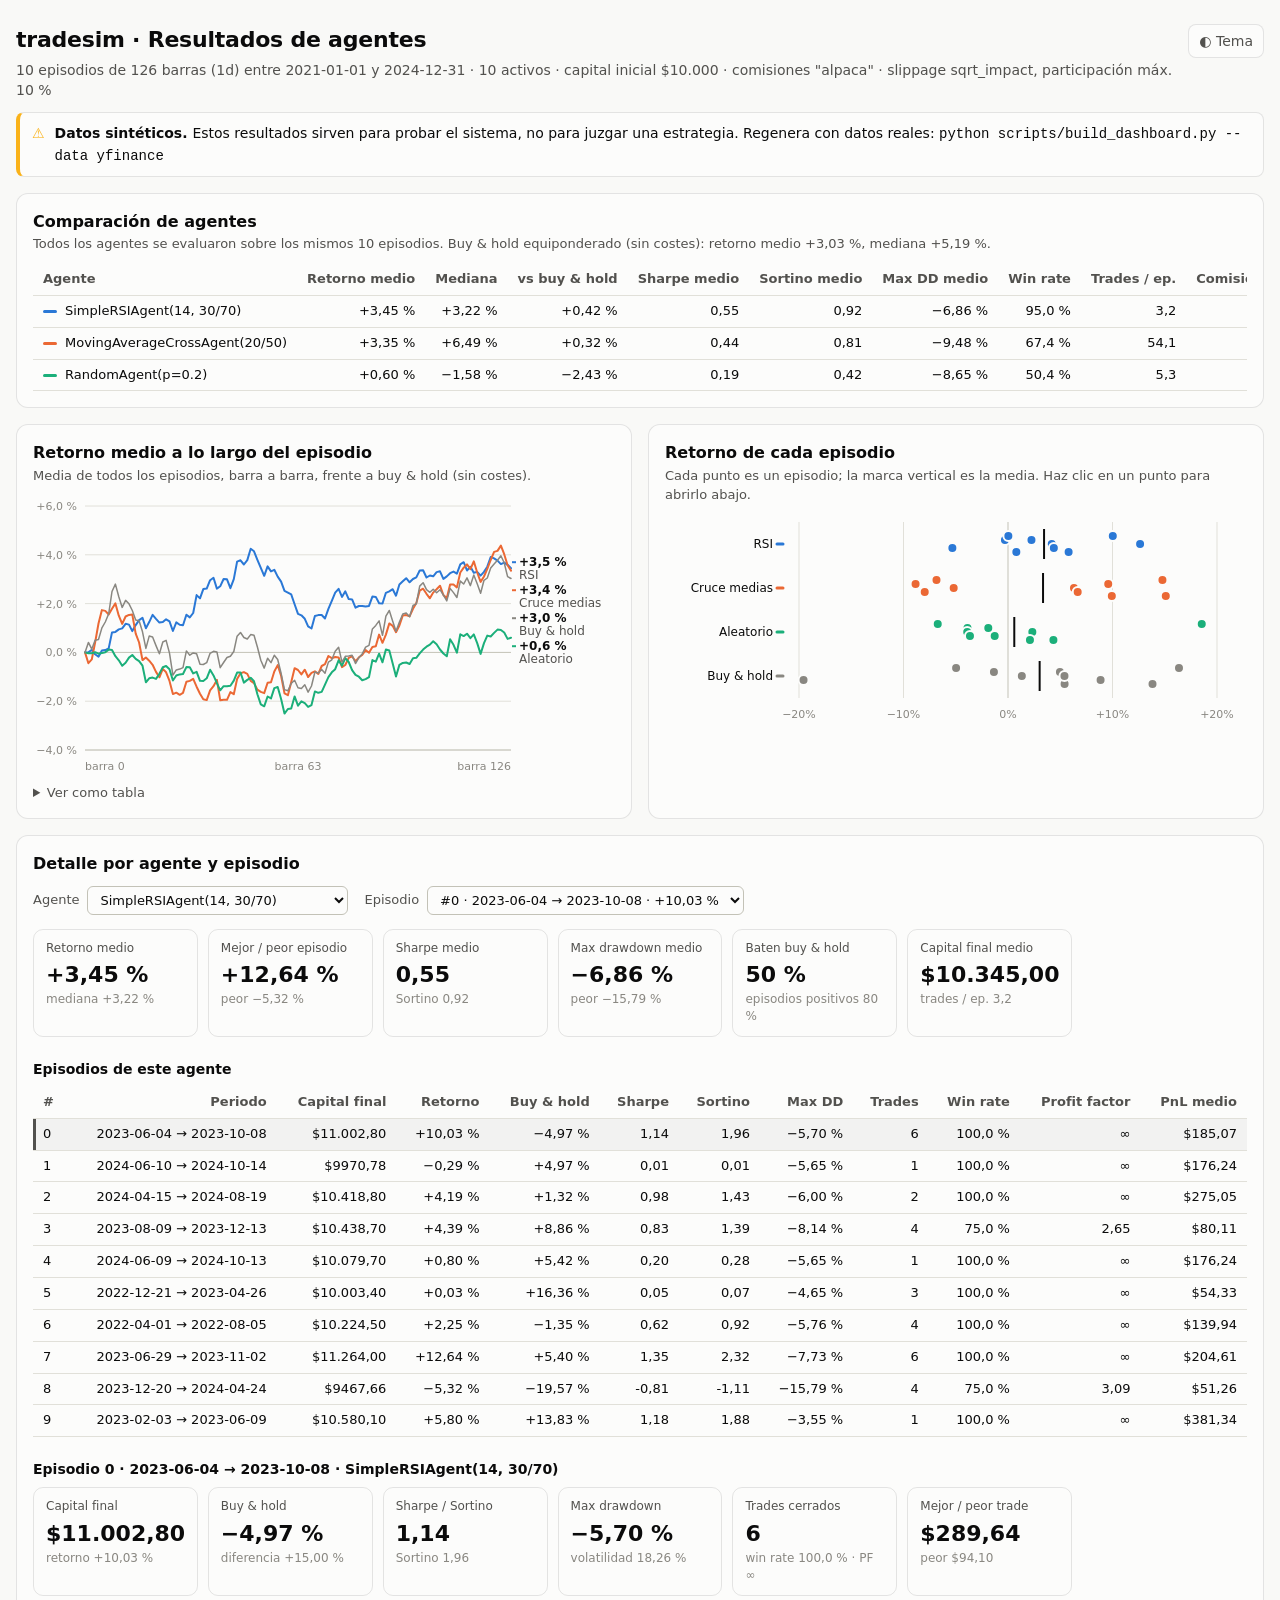
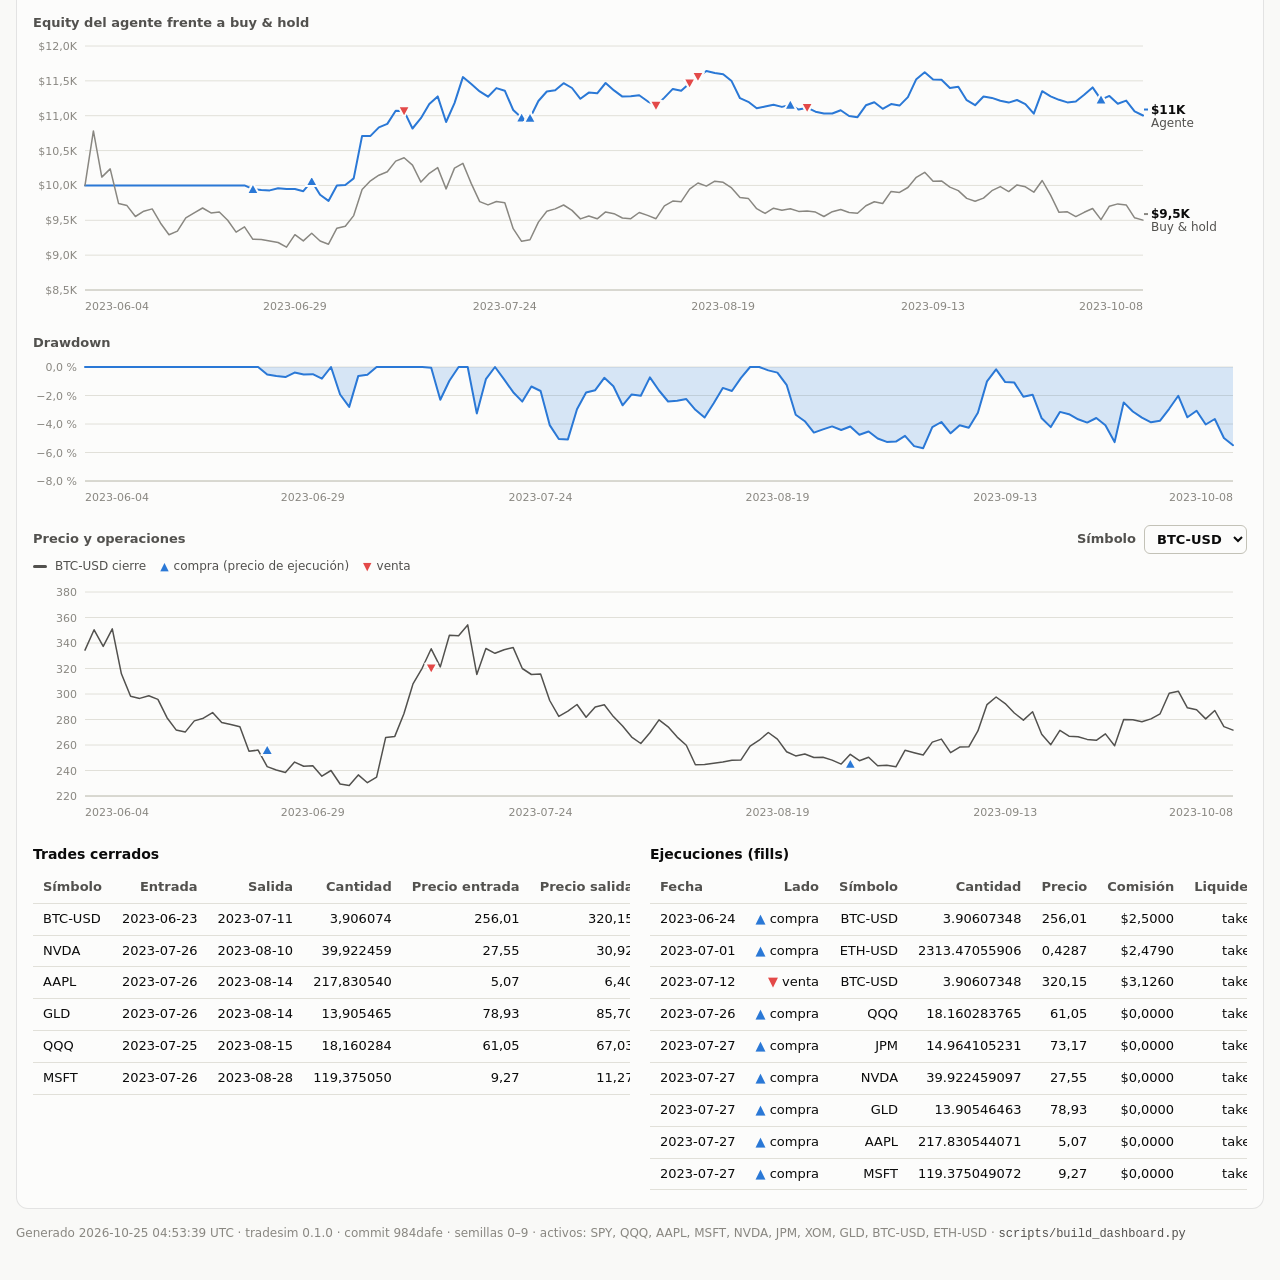
==== dashboard/index.html @ bc0c489c "Add static results dashboard deployable on Vercel scripts/build_dashboard.py runs the example agents" ====
<!doctype html>
<html lang="es">
<head>
  <meta charset="utf-8">
  <meta name="viewport" content="width=device-width, initial-scale=1">
  <title>tradesim · Resultados</title>
  <meta name="description" content="Resultados de agentes de trading evaluados en el simulador tradesim: métricas, curvas de equity, drawdown y operaciones.">
  <link rel="icon" href="data:image/svg+xml,%3Csvg xmlns='http://www.w3.org/2000/svg' viewBox='0 0 32 32'%3E%3Crect width='32' height='32' rx='7' fill='%232a78d6'/%3E%3Cpath d='M6 22l6-7 5 4 9-11' stroke='white' stroke-width='3' fill='none' stroke-linecap='round' stroke-linejoin='round'/%3E%3C/svg%3E">
  <link rel="stylesheet" href="styles.css">
</head>
<body>
  <div class="viz-root">
    <header class="page-head">
      <div>
        <h1>tradesim · Resultados de agentes</h1>
        <p class="subtitle" id="subtitle">Cargando resultados…</p>
      </div>
      <button class="theme-toggle" id="theme-toggle" type="button" aria-label="Cambiar tema claro/oscuro">◐ Tema</button>
    </header>
    <div id="notice"></div>

    <main id="app" aria-busy="true">
      <section class="card" aria-labelledby="h-compare">
        <h2 id="h-compare">Comparación de agentes</h2>
        <p class="hint" id="compare-hint"></p>
        <div class="table-scroll"><table id="compare-table" class="data-table"></table></div>
      </section>

      <div class="grid-2">
        <section class="card" aria-labelledby="h-path">
          <h2 id="h-path">Retorno medio a lo largo del episodio</h2>
          <p class="hint">Media de todos los episodios, barra a barra, frente a buy &amp; hold (sin costes).</p>
          <div class="chart" id="chart-path"></div>
          <details class="data-view"><summary>Ver como tabla</summary><div class="table-scroll" id="path-table"></div></details>
        </section>
        <section class="card" aria-labelledby="h-strip">
          <h2 id="h-strip">Retorno de cada episodio</h2>
          <p class="hint">Cada punto es un episodio; la marca vertical es la media. Haz clic en un punto para abrirlo abajo.</p>
          <div class="chart" id="chart-strip"></div>
        </section>
      </div>

      <section class="card" aria-labelledby="h-agent" id="agent-section">
        <h2 id="h-agent">Detalle por agente y episodio</h2>
        <div class="filters" role="group" aria-label="Filtros del detalle">
          <label>Agente <select id="sel-agent"></select></label>
          <label>Episodio <select id="sel-episode"></select></label>
        </div>
        <div class="tiles" id="agent-tiles"></div>
        <h3>Episodios de este agente</h3>
        <div class="table-scroll"><table id="episodes-table" class="data-table clickable"></table></div>

        <h3 id="episode-title">Episodio</h3>
        <div class="tiles" id="episode-tiles"></div>
        <div class="chart-title">Equity del agente frente a buy &amp; hold</div>
        <div class="chart" id="chart-equity"></div>
        <div class="chart-title">Drawdown</div>
        <div class="chart" id="chart-dd"></div>
        <div class="chart-title row">
          <span>Precio y operaciones</span>
          <label class="inline">Símbolo <select id="sel-symbol"></select></label>
        </div>
        <div class="chart" id="chart-price"></div>
        <div class="grid-2 tables">
          <div>
            <h3>Trades cerrados</h3>
            <div class="table-scroll tall"><table id="trades-table" class="data-table"></table></div>
          </div>
          <div>
            <h3>Ejecuciones (fills)</h3>
            <div class="table-scroll tall"><table id="fills-table" class="data-table"></table></div>
          </div>
        </div>
      </section>
    </main>

    <footer class="page-foot" id="footer"></footer>
  </div>
  <div class="tooltip" id="tooltip" role="status" aria-live="polite" hidden></div>
  <script src="app.js"></script>
</body>
</html>
---- dashboard/styles.css ----
/* Tokens: validated categorical palette (slots 1-3), chart chrome and ink, light + dark. */
:root {
  color-scheme: light;
  --page: #f9f9f7;
  --surface: #fcfcfb;
  --text: #0b0b0b;
  --text-2: #52514e;
  --muted: #898781;
  --grid: #e1e0d9;
  --axis: #c3c2b7;
  --border: rgba(11, 11, 11, 0.10);
  --hover: rgba(11, 11, 11, 0.04);
  --series-1: #2a78d6;
  --series-2: #eb6834;
  --series-3: #1baf7a;
  --bench: #898781;
  --buy: #2a78d6;
  --sell: #e34948;
  --warning: #fab219;
  --font: system-ui, -apple-system, "Segoe UI", sans-serif;
}
@media (prefers-color-scheme: dark) {
  :root:not([data-theme="light"]) {
    color-scheme: dark;
    --page: #0d0d0d;
    --surface: #1a1a19;
    --text: #f0efec;
    --text-2: #c3c2b7;
    --muted: #898781;
    --grid: #2c2c2a;
    --axis: #383835;
    --border: rgba(255, 255, 255, 0.10);
    --hover: rgba(255, 255, 255, 0.05);
    --series-1: #3987e5;
    --series-2: #d95926;
    --series-3: #199e70;
    --bench: #898781;
    --buy: #3987e5;
    --sell: #e66767;
  }
}
:root[data-theme="dark"] {
  color-scheme: dark;
  --page: #0d0d0d;
  --surface: #1a1a19;
  --text: #f0efec;
  --text-2: #c3c2b7;
  --muted: #898781;
  --grid: #2c2c2a;
  --axis: #383835;
  --border: rgba(255, 255, 255, 0.10);
  --hover: rgba(255, 255, 255, 0.05);
  --series-1: #3987e5;
  --series-2: #d95926;
  --series-3: #199e70;
  --bench: #898781;
  --buy: #3987e5;
  --sell: #e66767;
}

* { box-sizing: border-box; }
html, body { margin: 0; background: var(--page); color: var(--text); font-family: var(--font); }
body { font-size: 14px; line-height: 1.45; }
.viz-root { max-width: 1280px; margin: 0 auto; padding: 24px 16px 40px; }

.page-head { display: flex; justify-content: space-between; align-items: flex-start; gap: 16px; margin-bottom: 12px; }
h1 { font-size: 22px; margin: 0 0 4px; font-weight: 650; letter-spacing: -0.01em; }
h2 { font-size: 16px; margin: 0 0 2px; font-weight: 620; }
h3 { font-size: 14px; margin: 22px 0 8px; font-weight: 620; }
.subtitle, .hint { color: var(--text-2); margin: 0; }
.hint { font-size: 13px; margin-bottom: 10px; }
.theme-toggle { background: var(--surface); color: var(--text-2); border: 1px solid var(--border); border-radius: 8px;
  padding: 6px 10px; font: inherit; cursor: pointer; white-space: nowrap; }
.theme-toggle:hover { background: var(--hover); }

.notice { display: flex; gap: 10px; align-items: flex-start; background: var(--surface); border: 1px solid var(--border);
  border-left: 4px solid var(--warning); border-radius: 8px; padding: 10px 12px; margin: 0 0 16px; color: var(--text); }
.notice .icon { color: var(--warning); font-weight: 700; }

.card { background: var(--surface); border: 1px solid var(--border); border-radius: 12px; padding: 16px; margin-bottom: 16px; min-width: 0; }
.grid-2 { display: grid; grid-template-columns: 1fr 1fr; gap: 16px; }
.grid-2 > * { min-width: 0; }
.grid-2 > .card { margin-bottom: 16px; }
.grid-2.tables { gap: 20px; }
@media (max-width: 900px) { .grid-2 { grid-template-columns: 1fr; } }

.filters { display: flex; flex-wrap: wrap; gap: 16px; margin: 10px 0 14px; }
.filters label { max-width: 100%; min-width: 0; }
.filters select { min-width: 0; flex: 1 1 auto; text-overflow: ellipsis; }
label { color: var(--text-2); font-size: 13px; display: inline-flex; gap: 8px; align-items: center; }
select { font: inherit; color: var(--text); background: var(--surface); border: 1px solid var(--axis);
  border-radius: 6px; padding: 5px 8px; max-width: 100%; }

.tiles { display: grid; grid-template-columns: repeat(auto-fill, minmax(150px, 1fr)); gap: 10px; }
.tile { border: 1px solid var(--border); border-radius: 10px; padding: 10px 12px; }
.tile .label { color: var(--text-2); font-size: 12px; }
.tile .value { font-size: 22px; font-weight: 620; margin-top: 2px; }
.tile .sub { color: var(--muted); font-size: 12px; }

.chart { position: relative; width: 100%; min-height: 120px; }
.chart svg { display: block; width: 100%; overflow: visible; }
.chart svg:focus-visible { outline: 2px solid var(--series-1); outline-offset: 2px; border-radius: 4px; }
.chart-title { margin: 18px 0 4px; font-weight: 600; font-size: 13px; color: var(--text-2); }
.chart-title.row { display: flex; justify-content: space-between; align-items: center; gap: 12px; flex-wrap: wrap; }
.axis-text { fill: var(--muted); font-size: 11px; font-variant-numeric: tabular-nums; }
.end-label { fill: var(--text); font-size: 12px; font-weight: 600; }
.end-label .sub { fill: var(--text-2); font-weight: 400; }
.row-label { fill: var(--text); font-size: 12px; }

.table-scroll { overflow-x: auto; }
.table-scroll.tall { max-height: 320px; overflow-y: auto; }
.data-table { border-collapse: collapse; width: 100%; font-size: 13px; }
.data-table th, .data-table td { padding: 6px 10px; text-align: right; border-bottom: 1px solid var(--grid); white-space: nowrap; }
.data-table th { color: var(--text-2); font-weight: 600; position: sticky; top: 0; background: var(--surface); }
.data-table td { font-variant-numeric: tabular-nums; }
.data-table th:first-child, .data-table td:first-child { text-align: left; }
.data-table.clickable tbody tr { cursor: pointer; }
.data-table tbody tr:hover { background: var(--hover); }
.data-table tbody tr.selected { background: var(--hover); box-shadow: inset 3px 0 0 var(--text-2); }
.key { display: inline-block; width: 14px; height: 3px; border-radius: 2px; vertical-align: middle; margin-right: 8px; }
.side-buy::before { content: "▲ "; color: var(--buy); }
.side-sell::before { content: "▼ "; color: var(--sell); }

details.data-view { margin-top: 8px; }
details.data-view summary { cursor: pointer; color: var(--text-2); font-size: 13px; }

.legend { display: flex; flex-wrap: wrap; gap: 14px; margin: 2px 0 6px; font-size: 12px; color: var(--text-2); }
.legend span { display: inline-flex; align-items: center; }
.legend .tri { font-size: 11px; margin-right: 5px; }

.tooltip { position: fixed; z-index: 10; pointer-events: none; background: var(--surface); color: var(--text);
  border: 1px solid var(--border); border-radius: 8px; padding: 8px 10px; font-size: 12px;
  box-shadow: 0 4px 16px rgba(0, 0, 0, 0.12); max-width: 300px; }
.tooltip .tt-head { color: var(--text-2); margin-bottom: 4px; }
.tooltip .tt-row { display: flex; align-items: center; gap: 8px; white-space: nowrap; }
.tooltip .tt-row strong { font-variant-numeric: tabular-nums; }
.tooltip .tt-row .name { color: var(--text-2); }

.page-foot { color: var(--muted); font-size: 12px; margin-top: 8px; }
.page-foot code { color: var(--text-2); }
.error { color: var(--text); background: var(--surface); border: 1px solid var(--border); border-left: 4px solid var(--sell);
  border-radius: 8px; padding: 12px; }
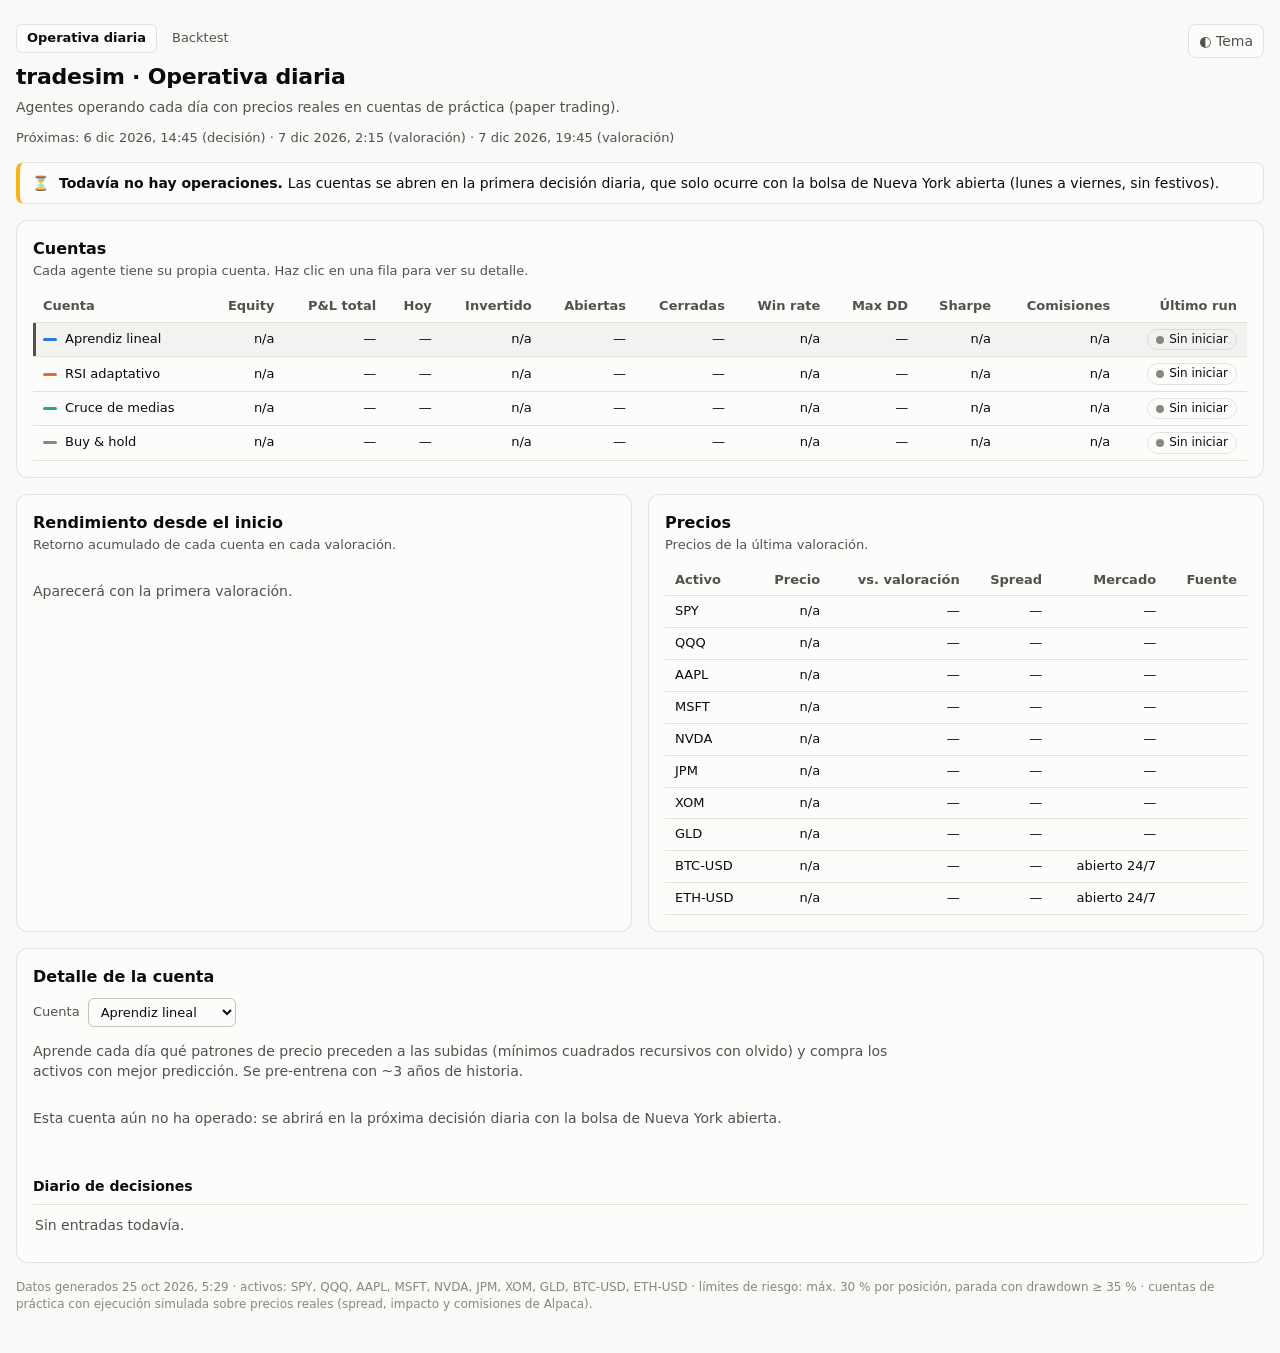
==== commit 68868291: "Add live operations dashboard, journal fixes and docs Completes daily live trading (previous commit:" ====
--- a/dashboard/index.html
+++ b/dashboard/index.html
@@ -3,8 +3,8 @@
 <head>
   <meta charset="utf-8">
   <meta name="viewport" content="width=device-width, initial-scale=1">
-  <title>tradesim · Resultados</title>
-  <meta name="description" content="Resultados de agentes de trading evaluados en el simulador tradesim: métricas, curvas de equity, drawdown y operaciones.">
+  <title>tradesim · Operativa diaria</title>
+  <meta name="description" content="Operativa diaria de los agentes de tradesim: cuentas, operaciones abiertas y cerradas, capital asignado, rendimiento y aprendizaje.">
   <link rel="icon" href="data:image/svg+xml,%3Csvg xmlns='http://www.w3.org/2000/svg' viewBox='0 0 32 32'%3E%3Crect width='32' height='32' rx='7' fill='%232a78d6'/%3E%3Cpath d='M6 22l6-7 5 4 9-11' stroke='white' stroke-width='3' fill='none' stroke-linecap='round' stroke-linejoin='round'/%3E%3C/svg%3E">
   <link rel="stylesheet" href="styles.css">
 </head>
@@ -12,71 +12,76 @@
   <div class="viz-root">
     <header class="page-head">
       <div>
-        <h1>tradesim · Resultados de agentes</h1>
-        <p class="subtitle" id="subtitle">Cargando resultados…</p>
+        <nav class="nav" aria-label="Secciones"><a href="/" aria-current="page">Operativa diaria</a><a href="backtest.html">Backtest</a></nav>
+        <h1>tradesim · Operativa diaria</h1>
+        <p class="subtitle">Agentes operando cada día con precios reales en cuentas de práctica (paper trading).</p>
       </div>
       <button class="theme-toggle" id="theme-toggle" type="button" aria-label="Cambiar tema claro/oscuro">◐ Tema</button>
     </header>
+    <div class="statusbar" id="statusbar">Cargando…</div>
     <div id="notice"></div>
 
     <main id="app" aria-busy="true">
-      <section class="card" aria-labelledby="h-compare">
-        <h2 id="h-compare">Comparación de agentes</h2>
-        <p class="hint" id="compare-hint"></p>
-        <div class="table-scroll"><table id="compare-table" class="data-table"></table></div>
+      <section class="card" aria-labelledby="h-accounts">
+        <h2 id="h-accounts">Cuentas</h2>
+        <p class="hint">Cada agente tiene su propia cuenta. Haz clic en una fila para ver su detalle.</p>
+        <div class="table-scroll"><table id="accounts-table" class="data-table clickable"></table></div>
       </section>
 
       <div class="grid-2">
-        <section class="card" aria-labelledby="h-path">
-          <h2 id="h-path">Retorno medio a lo largo del episodio</h2>
-          <p class="hint">Media de todos los episodios, barra a barra, frente a buy &amp; hold (sin costes).</p>
-          <div class="chart" id="chart-path"></div>
-          <details class="data-view"><summary>Ver como tabla</summary><div class="table-scroll" id="path-table"></div></details>
+        <section class="card" aria-labelledby="h-perf">
+          <h2 id="h-perf">Rendimiento desde el inicio</h2>
+          <p class="hint">Retorno acumulado de cada cuenta en cada valoración.</p>
+          <div class="chart" id="chart-perf"></div>
         </section>
-        <section class="card" aria-labelledby="h-strip">
-          <h2 id="h-strip">Retorno de cada episodio</h2>
-          <p class="hint">Cada punto es un episodio; la marca vertical es la media. Haz clic en un punto para abrirlo abajo.</p>
-          <div class="chart" id="chart-strip"></div>
+        <section class="card" aria-labelledby="h-prices">
+          <h2 id="h-prices">Precios</h2>
+          <p class="hint" id="prices-hint"></p>
+          <div class="table-scroll"><table id="prices-table" class="data-table"></table></div>
         </section>
       </div>
 
-      <section class="card" aria-labelledby="h-agent" id="agent-section">
-        <h2 id="h-agent">Detalle por agente y episodio</h2>
-        <div class="filters" role="group" aria-label="Filtros del detalle">
-          <label>Agente <select id="sel-agent"></select></label>
-          <label>Episodio <select id="sel-episode"></select></label>
+      <section class="card" aria-labelledby="h-detail" id="detail">
+        <h2 id="h-detail">Detalle de la cuenta</h2>
+        <div class="filters" role="group" aria-label="Cuenta">
+          <label>Cuenta <select id="sel-account"></select></label>
         </div>
-        <div class="tiles" id="agent-tiles"></div>
-        <h3>Episodios de este agente</h3>
-        <div class="table-scroll"><table id="episodes-table" class="data-table clickable"></table></div>
+        <p class="desc" id="account-desc"></p>
+        <p class="empty" id="account-empty" hidden></p>
+        <div class="tiles" id="account-tiles"></div>
 
-        <h3 id="episode-title">Episodio</h3>
-        <div class="tiles" id="episode-tiles"></div>
-        <div class="chart-title">Equity del agente frente a buy &amp; hold</div>
+        <div id="account-body">
+        <div class="chart-title">Equity de la cuenta</div>
         <div class="chart" id="chart-equity"></div>
-        <div class="chart-title">Drawdown</div>
-        <div class="chart" id="chart-dd"></div>
-        <div class="chart-title row">
-          <span>Precio y operaciones</span>
-          <label class="inline">Símbolo <select id="sel-symbol"></select></label>
-        </div>
-        <div class="chart" id="chart-price"></div>
+
+        <h3>Operaciones abiertas</h3>
+        <div class="table-scroll"><table id="positions-table" class="data-table"></table></div>
+
+        <h3>Operaciones cerradas</h3>
+        <div class="table-scroll tall"><table id="trades-table" class="data-table"></table></div>
+
         <div class="grid-2 tables">
           <div>
-            <h3>Trades cerrados</h3>
-            <div class="table-scroll tall"><table id="trades-table" class="data-table"></table></div>
+            <h3>Aprendizaje</h3>
+            <div id="learning"></div>
           </div>
           <div>
-            <h3>Ejecuciones (fills)</h3>
-            <div class="table-scroll tall"><table id="fills-table" class="data-table"></table></div>
+            <h3>Órdenes pendientes</h3>
+            <div class="table-scroll"><table id="orders-table" class="data-table"></table></div>
           </div>
         </div>
+
+        </div>
+
+        <h3>Diario de decisiones</h3>
+        <ul class="journal" id="journal"></ul>
       </section>
     </main>
 
     <footer class="page-foot" id="footer"></footer>
   </div>
   <div class="tooltip" id="tooltip" role="status" aria-live="polite" hidden></div>
-  <script src="app.js"></script>
+  <script src="charts.js"></script>
+  <script src="live.js"></script>
 </body>
 </html>
--- a/dashboard/styles.css
+++ b/dashboard/styles.css
@@ -140,3 +140,36 @@
 .page-foot code { color: var(--text-2); }
 .error { color: var(--text); background: var(--surface); border: 1px solid var(--border); border-left: 4px solid var(--sell);
   border-radius: 8px; padding: 12px; }
+
+/* navigation + live page */
+.nav { display: flex; gap: 4px; margin-bottom: 8px; }
+.nav a { color: var(--text-2); text-decoration: none; padding: 4px 10px; border-radius: 6px; font-size: 13px; border: 1px solid transparent; }
+.nav a:hover { background: var(--hover); }
+.nav a[aria-current="page"] { color: var(--text); border-color: var(--border); background: var(--surface); font-weight: 600; }
+.statusbar { display: flex; flex-wrap: wrap; gap: 8px 20px; color: var(--text-2); font-size: 13px; margin: 0 0 14px; }
+.statusbar strong { color: var(--text); font-weight: 600; }
+.chip { display: inline-flex; align-items: center; gap: 5px; font-size: 12px; padding: 1px 8px; border-radius: 999px;
+  border: 1px solid var(--border); color: var(--text); white-space: nowrap; }
+.chip .dot { width: 8px; height: 8px; border-radius: 50%; display: inline-block; }
+.st-ok .dot { background: #0ca30c; } .st-skipped .dot, .st-synced .dot { background: var(--muted); }
+.st-halted .dot, .st-rejected .dot { background: #fab219; } .st-error .dot { background: #d03b3b; }
+.live-dot { color: #0ca30c; font-size: 10px; margin-right: 4px; animation: pulse 2s ease-in-out infinite; }
+@keyframes pulse { 50% { opacity: 0.35; } }
+@media (prefers-reduced-motion: reduce) { .live-dot { animation: none; } }
+.desc { color: var(--text-2); margin: 4px 0 12px; max-width: 900px; }
+.kv { display: grid; grid-template-columns: max-content 1fr; gap: 4px 16px; font-size: 13px; }
+.kv dt { color: var(--text-2); } .kv dd { margin: 0; font-variant-numeric: tabular-nums; }
+.wbar { display: grid; grid-template-columns: 110px 1fr 60px; align-items: center; gap: 8px; font-size: 12px; margin: 3px 0; }
+.wbar .track { position: relative; height: 10px; background: var(--grid); border-radius: 3px; }
+.wbar .fill { position: absolute; top: 0; bottom: 0; border-radius: 3px; }
+.wbar .mid { position: absolute; left: 50%; top: -2px; bottom: -2px; width: 1px; background: var(--axis); }
+.wbar .num { text-align: right; font-variant-numeric: tabular-nums; color: var(--text-2); }
+.journal { list-style: none; padding: 0; margin: 0; }
+.journal li { border-top: 1px solid var(--grid); padding: 10px 2px; }
+.journal .head { display: flex; flex-wrap: wrap; align-items: center; gap: 10px; }
+.journal .when { font-weight: 600; }
+.journal .msg { color: var(--text-2); }
+.journal ul.signals { margin: 6px 0 0; padding-left: 18px; color: var(--text-2); font-size: 13px; }
+.journal .orders { margin-top: 6px; font-size: 12.5px; }
+.empty { color: var(--text-2); padding: 12px 0; }
+.pos { white-space: nowrap; }
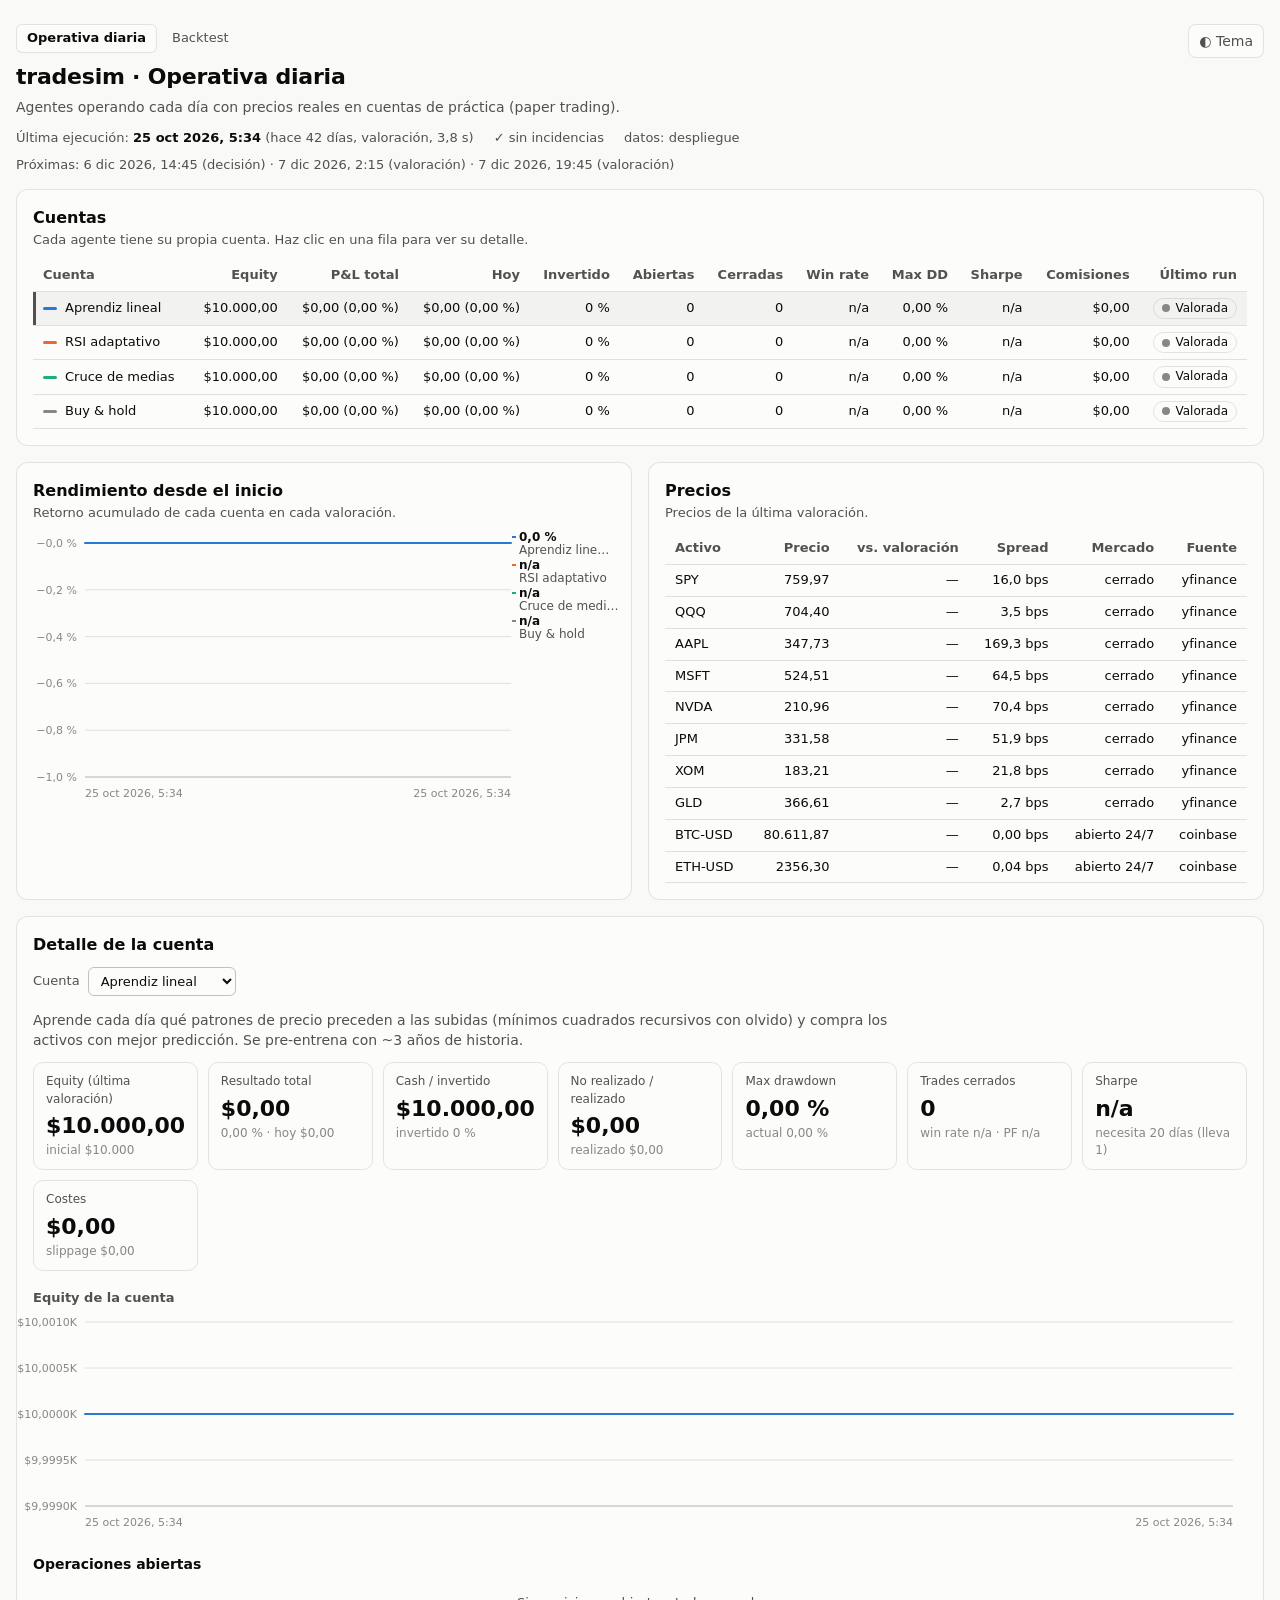
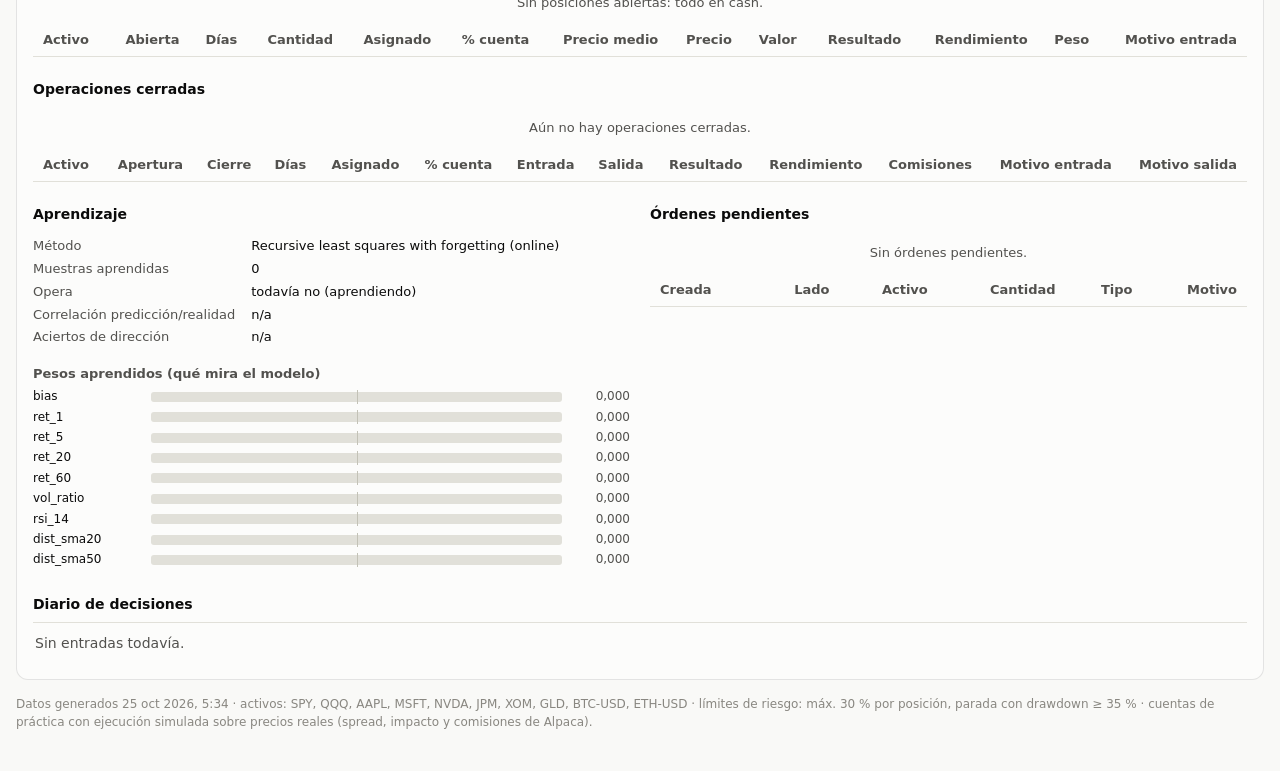
==== commit d95ee9c5: "Read live data from the repository; skip Vercel builds for data-only commits Vercel was rejecting de" ====
--- a/dashboard/index.html
+++ b/dashboard/index.html
@@ -6,6 +6,9 @@
   <title>tradesim · Operativa diaria</title>
   <meta name="description" content="Operativa diaria de los agentes de tradesim: cuentas, operaciones abiertas y cerradas, capital asignado, rendimiento y aprendizaje.">
   <link rel="icon" href="data:image/svg+xml,%3Csvg xmlns='http://www.w3.org/2000/svg' viewBox='0 0 32 32'%3E%3Crect width='32' height='32' rx='7' fill='%232a78d6'/%3E%3Cpath d='M6 22l6-7 5 4 9-11' stroke='white' stroke-width='3' fill='none' stroke-linecap='round' stroke-linejoin='round'/%3E%3C/svg%3E">
+  <!-- Live data is read straight from the repository (updated by every scheduled run, no redeploy needed);
+       the copy deployed with the site is the fallback. Empty content = only use the deployed copy. -->
+  <meta name="tradesim-data-url" content="https://raw.githubusercontent.com/andygargol2010-afk/tradesim/main/dashboard/live.json">
   <link rel="stylesheet" href="styles.css">
 </head>
 <body>
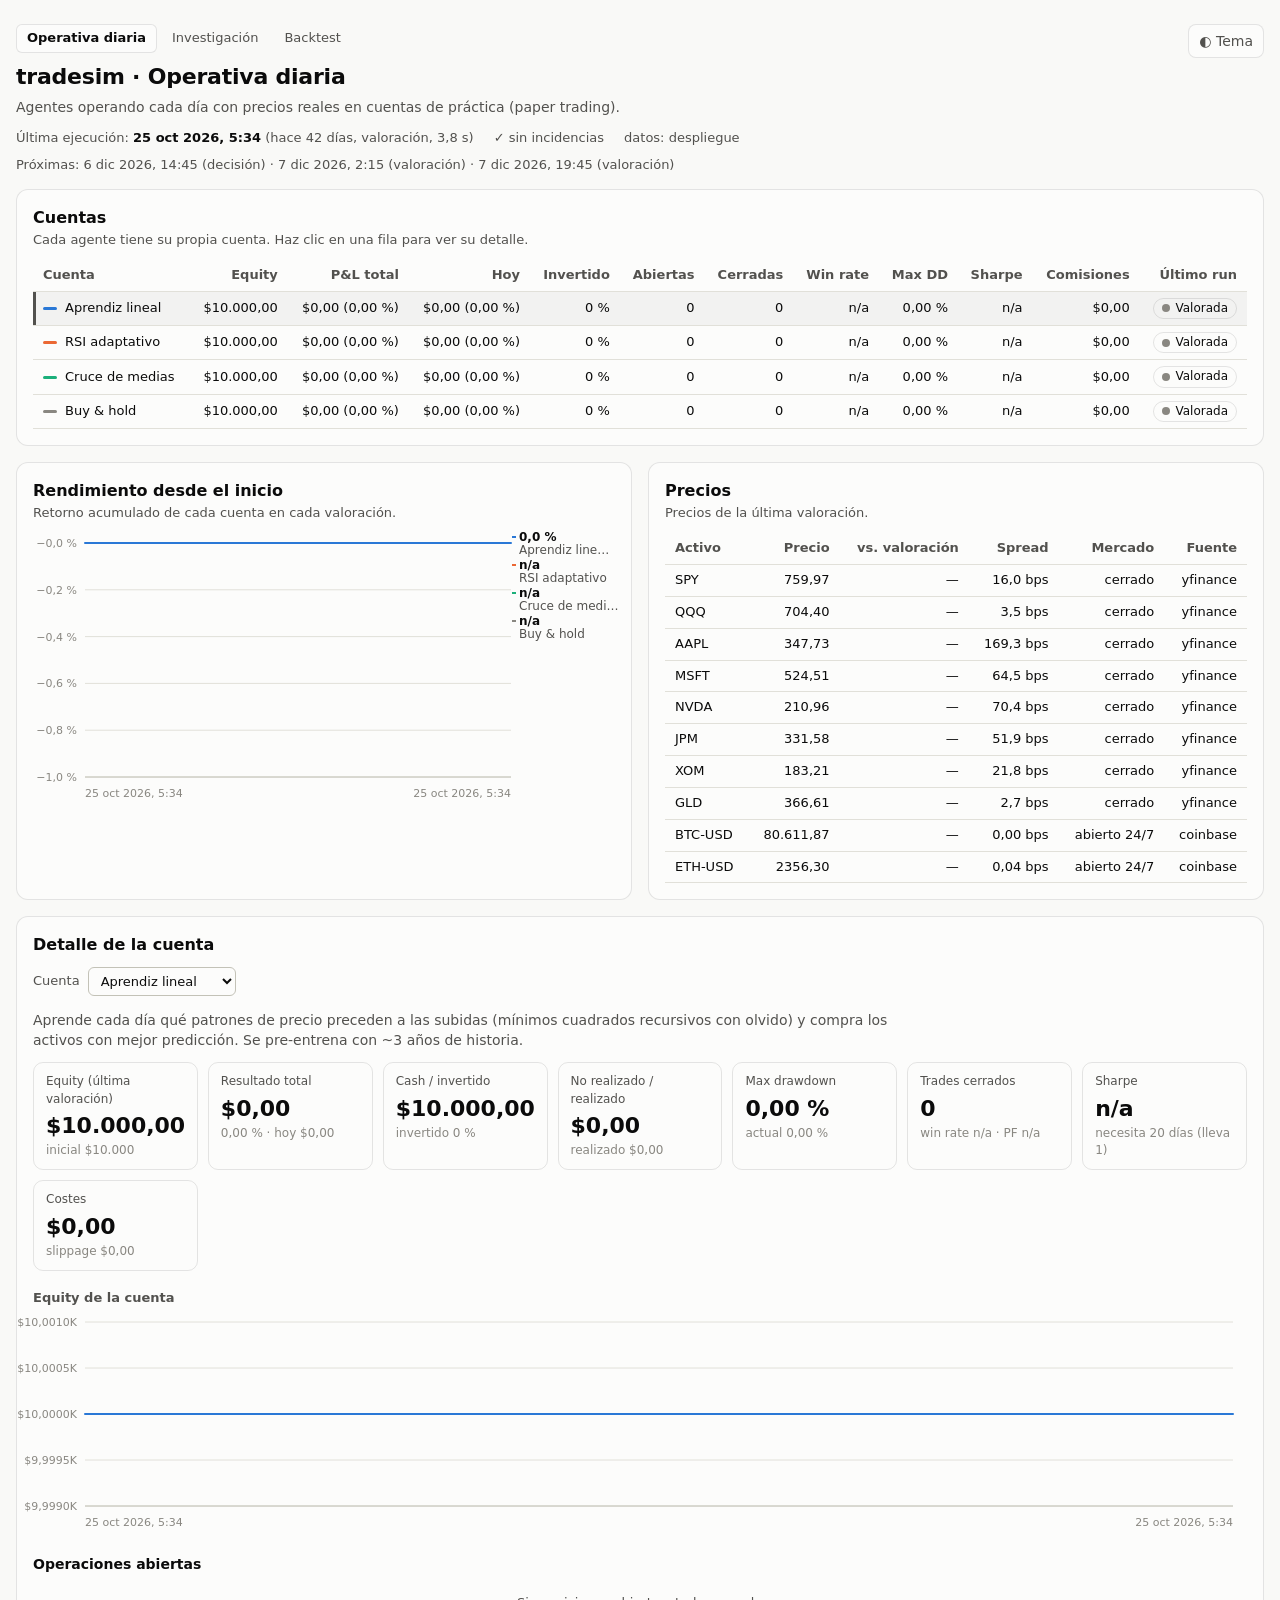
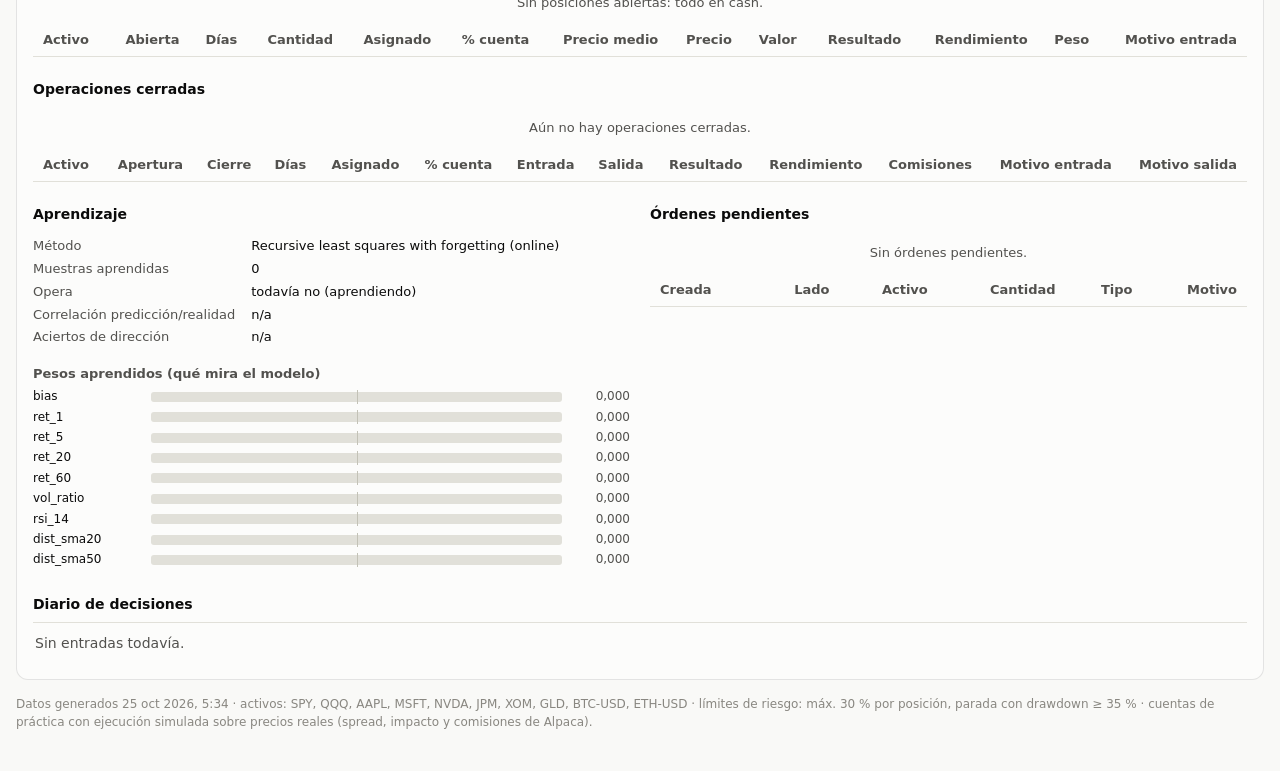
==== commit 61380c14: "Add technical patterns, market research and a Claude discretionary agent - tradesim/patterns.py: can" ====
--- a/dashboard/index.html
+++ b/dashboard/index.html
@@ -15,7 +15,7 @@
   <div class="viz-root">
     <header class="page-head">
       <div>
-        <nav class="nav" aria-label="Secciones"><a href="/" aria-current="page">Operativa diaria</a><a href="backtest.html">Backtest</a></nav>
+        <nav class="nav" aria-label="Secciones"><a href="/" aria-current="page">Operativa diaria</a><a href="research.html">Investigación</a><a href="backtest.html">Backtest</a></nav>
         <h1>tradesim · Operativa diaria</h1>
         <p class="subtitle">Agentes operando cada día con precios reales en cuentas de práctica (paper trading).</p>
       </div>
--- a/dashboard/styles.css
+++ b/dashboard/styles.css
@@ -173,3 +173,64 @@
 .journal .orders { margin-top: 6px; font-size: 12.5px; }
 .empty { color: var(--text-2); padding: 12px 0; }
 .pos { white-space: nowrap; }
+
+/* research page */
+.toc { display: flex; flex-wrap: wrap; gap: 6px 14px; margin: 0 0 14px; font-size: 13px; }
+.toc a { color: var(--text-2); }
+a { color: var(--series-1); }
+.muted { color: var(--muted); }
+.tri { font-size: 11px; margin-right: 3px; }
+.tri.up { color: var(--buy); } .tri.down { color: var(--sell); } .tri.flat { color: var(--muted); }
+.legend .tri { margin-right: 5px; }
+.tag { display: inline-block; font-size: 11px; color: var(--text-2); border: 1px solid var(--border); border-radius: 4px;
+  padding: 0 5px; margin-left: 6px; white-space: nowrap; vertical-align: 1px; }
+.data-table.wrap td { white-space: normal; text-align: left; vertical-align: top; }
+.data-table.wrap td:not(:last-child) { white-space: nowrap; }
+.data-table.wrap th { text-align: left; }
+.data-table .indent { padding-left: 12px; }
+.research-summary { background: var(--hover); border-radius: 8px; padding: 10px 12px; margin: 4px 0 8px; max-width: 980px; }
+.day { margin-top: 12px; }
+.day-head { display: flex; gap: 10px; align-items: baseline; border-bottom: 1px solid var(--grid); padding-bottom: 4px; }
+.day-head span { color: var(--text-2); font-size: 13px; }
+ul.events { list-style: none; margin: 0; padding: 0; }
+li.ev { display: grid; grid-template-columns: 34px 150px 30px minmax(0, 1fr) auto; gap: 2px 10px; align-items: baseline;
+  padding: 6px 2px; border-bottom: 1px solid var(--grid); font-size: 13px; }
+li.ev .imp { color: var(--text-2); font-size: 10px; letter-spacing: -1px; }
+li.ev.imp-high .imp { color: var(--text); }
+li.ev .time { color: var(--text-2); font-variant-numeric: tabular-nums; }
+li.ev .country { color: var(--muted); font-size: 12px; }
+li.ev.imp-high .title { font-weight: 600; }
+li.ev .nums { display: flex; gap: 10px; color: var(--text-2); font-size: 12px; font-variant-numeric: tabular-nums; justify-content: flex-end; }
+li.ev .nums .actual { color: var(--text); font-weight: 600; }
+li.ev .meta { grid-column: 4 / -1; color: var(--muted); font-size: 12px; }
+@media (max-width: 700px) {
+  li.ev { grid-template-columns: 30px minmax(0, 1fr); }
+  li.ev .time, li.ev .title, li.ev .nums, li.ev .meta { grid-column: 2; }
+  li.ev .country { display: none; }
+  li.ev .nums { justify-content: flex-start; }
+}
+details.analysis { border: 1px solid var(--border); border-radius: 10px; margin: 8px 0; }
+details.analysis > summary { cursor: pointer; display: flex; flex-wrap: wrap; gap: 6px 10px; align-items: baseline; padding: 10px 12px; }
+details.analysis > summary .when { color: var(--text-2); font-size: 12px; white-space: nowrap; }
+details.analysis > summary .headline { font-weight: 600; flex: 1 1 320px; min-width: 0; }
+details.analysis[open] > summary { border-bottom: 1px solid var(--grid); }
+.chips { display: inline-flex; flex-wrap: wrap; gap: 4px; }
+.an-body { padding: 4px 14px 10px; max-width: 1000px; }
+.an-body p { margin: 8px 0; }
+.an-body .facts { color: var(--text-2); font-size: 13px; }
+.an-body table { margin: 6px 0; }
+.rbar { display: inline-flex; align-items: center; gap: 6px; font-variant-numeric: tabular-nums; }
+.rtrack { width: 48px; height: 6px; background: var(--grid); border-radius: 3px; position: relative; overflow: hidden; }
+.rfill { position: absolute; left: 0; top: 0; bottom: 0; background: var(--text-2); border-radius: 3px; }
+.sbar { display: inline-grid; grid-template-columns: 90px 42px; align-items: center; gap: 6px; }
+.sbar .track { position: relative; height: 10px; background: var(--grid); border-radius: 3px; }
+.sbar .fill { position: absolute; top: 0; bottom: 0; border-radius: 3px; }
+.sbar .mid { position: absolute; left: 50%; top: -2px; bottom: -2px; width: 1px; background: var(--axis); }
+.sbar .num { text-align: right; font-variant-numeric: tabular-nums; color: var(--text-2); font-size: 12px; }
+.chip.pat { font-size: 11.5px; }
+.view { margin: 6px 0 10px; max-width: 980px; }
+.theses td { max-width: 360px; }
+.lessons { margin: 4px 0 0; padding-left: 18px; color: var(--text-2); font-size: 13px; }
+.data-table.theses td:nth-child(n+4) { white-space: normal; min-width: 180px; }
+.journal ul.signals li { border: 0; padding: 2px 0; }
+.data-table td.reason { white-space: normal; text-align: left; min-width: 240px; max-width: 420px; }
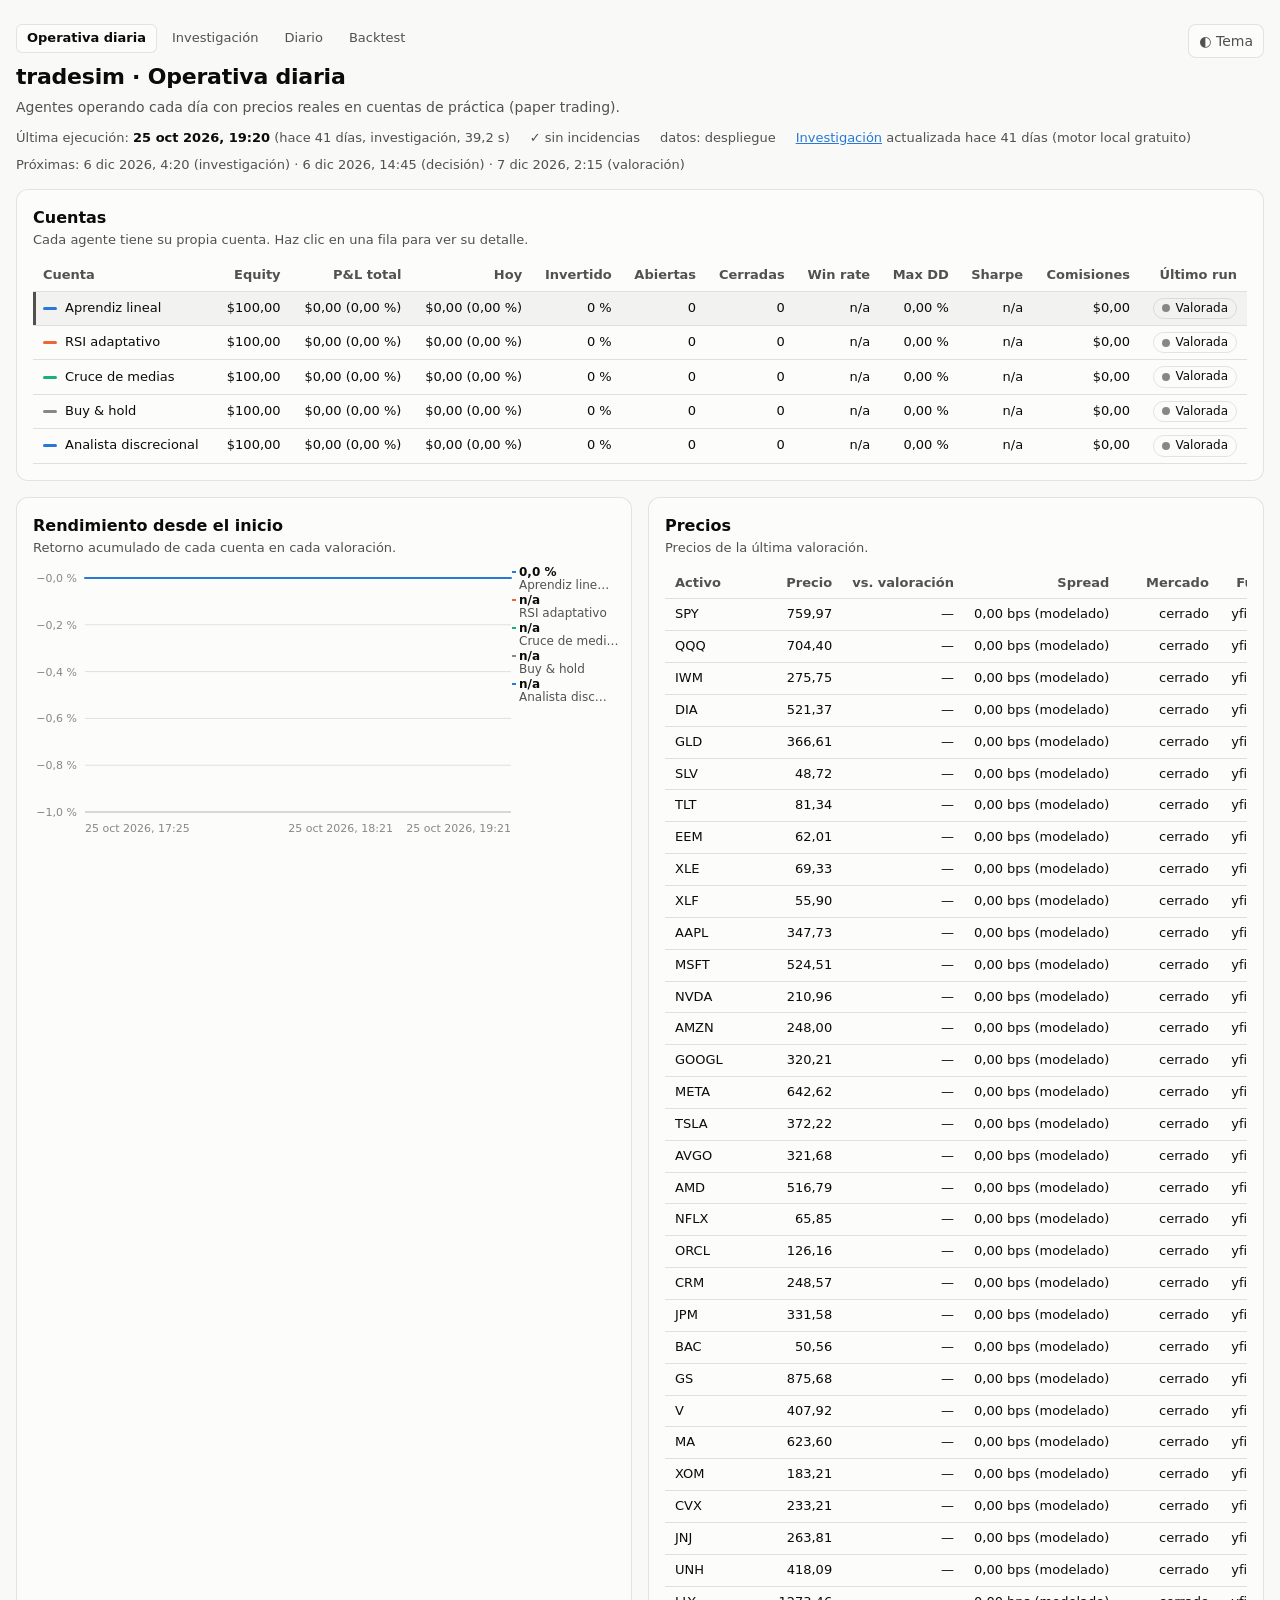
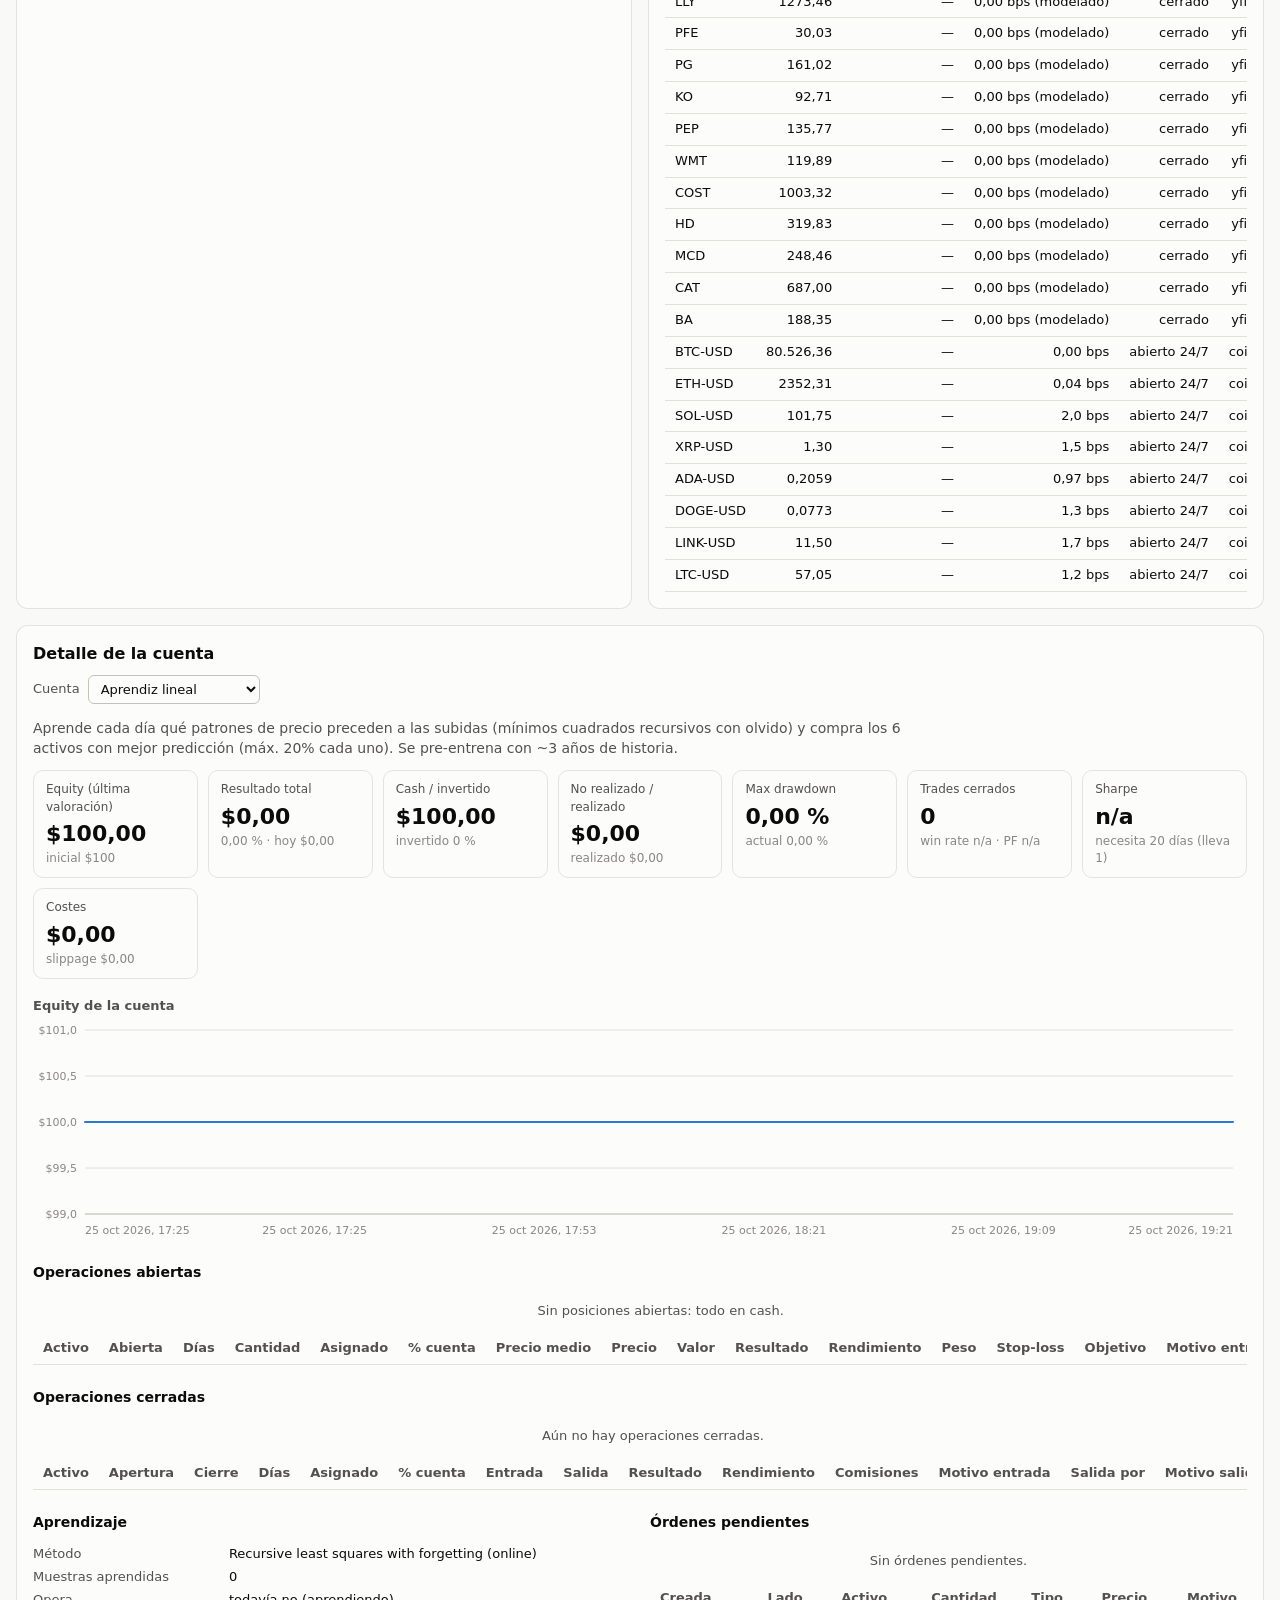
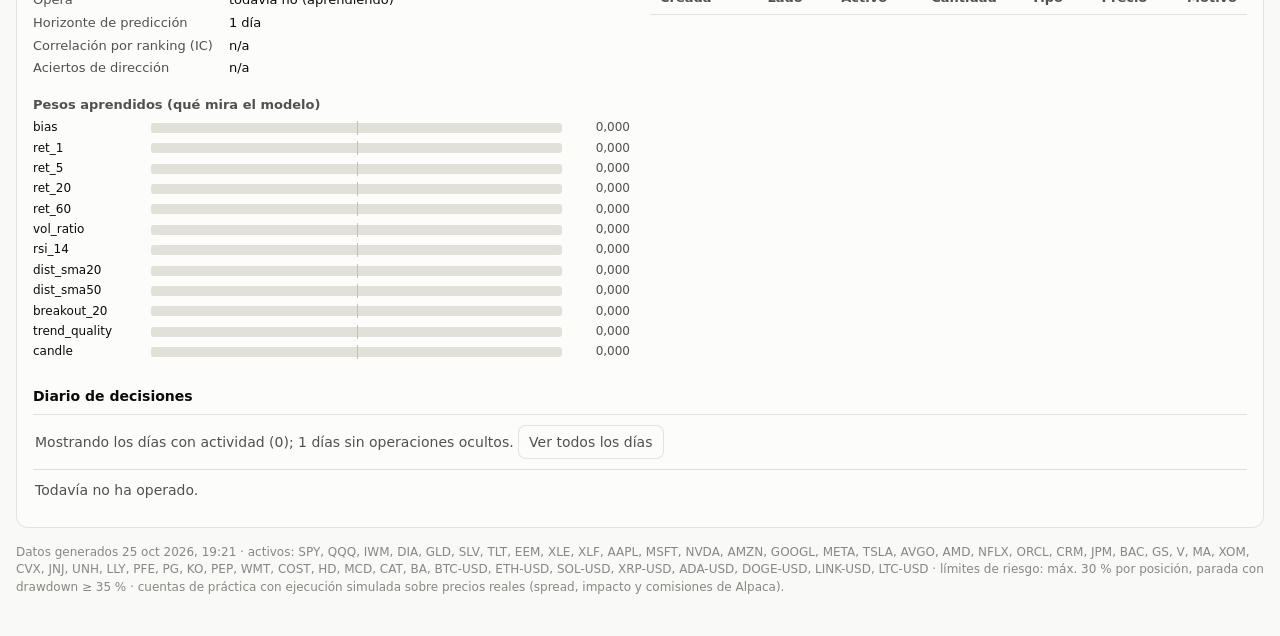
==== commit 1123fd58: "Daily AI chronicle of the simulation: dashboard/diario.md + diario.json and diario.html Written once" ====
--- a/dashboard/index.html
+++ b/dashboard/index.html
@@ -15,7 +15,7 @@
   <div class="viz-root">
     <header class="page-head">
       <div>
-        <nav class="nav" aria-label="Secciones"><a href="/" aria-current="page">Operativa diaria</a><a href="research.html">Investigación</a><a href="backtest.html">Backtest</a></nav>
+        <nav class="nav" aria-label="Secciones"><a href="/" aria-current="page">Operativa diaria</a><a href="research.html">Investigación</a><a href="diario.html">Diario</a><a href="backtest.html">Backtest</a></nav>
         <h1>tradesim · Operativa diaria</h1>
         <p class="subtitle">Agentes operando cada día con precios reales en cuentas de práctica (paper trading).</p>
       </div>
--- a/dashboard/styles.css
+++ b/dashboard/styles.css
@@ -64,6 +64,8 @@
 .viz-root { max-width: 1280px; margin: 0 auto; padding: 24px 16px 40px; }
 
 .page-head { display: flex; justify-content: space-between; align-items: flex-start; gap: 16px; margin-bottom: 12px; }
+.page-head > div { min-width: 0; }
+.theme-toggle { flex-shrink: 0; }
 h1 { font-size: 22px; margin: 0 0 4px; font-weight: 650; letter-spacing: -0.01em; }
 h2 { font-size: 16px; margin: 0 0 2px; font-weight: 620; }
 h3 { font-size: 14px; margin: 22px 0 8px; font-weight: 620; }
@@ -142,7 +144,7 @@
   border-radius: 8px; padding: 12px; }
 
 /* navigation + live page */
-.nav { display: flex; gap: 4px; margin-bottom: 8px; }
+.nav { display: flex; flex-wrap: wrap; gap: 4px; margin-bottom: 8px; }
 .nav a { color: var(--text-2); text-decoration: none; padding: 4px 10px; border-radius: 6px; font-size: 13px; border: 1px solid transparent; }
 .nav a:hover { background: var(--hover); }
 .nav a[aria-current="page"] { color: var(--text); border-color: var(--border); background: var(--surface); font-weight: 600; }
@@ -234,3 +236,14 @@
 .data-table.theses td:nth-child(n+4) { white-space: normal; min-width: 180px; }
 .journal ul.signals li { border: 0; padding: 2px 0; }
 .data-table td.reason { white-space: normal; text-align: left; min-width: 240px; max-width: 420px; }
+.clamp { display: -webkit-box; -webkit-line-clamp: 2; -webkit-box-orient: vertical; overflow: hidden; }
+.data-table td.reason { min-width: 280px; }
+
+/* chronicle (diario.html) */
+.agent-days { display: grid; grid-template-columns: repeat(auto-fill, minmax(280px, 1fr)); gap: 12px; margin-bottom: 12px; }
+.agent-day { margin-bottom: 0; padding: 12px; }
+.agent-day h4 { margin: 0 0 6px; display: flex; justify-content: space-between; gap: 8px; }
+.agent-day dl { margin: 0; font-size: 13px; }
+.agent-day dt { color: var(--text-2); font-weight: 600; margin-top: 6px; }
+.agent-day dd { margin: 2px 0 0; }
+#stats-table th:nth-child(2), #stats-table td:nth-child(2) { text-align: left; }
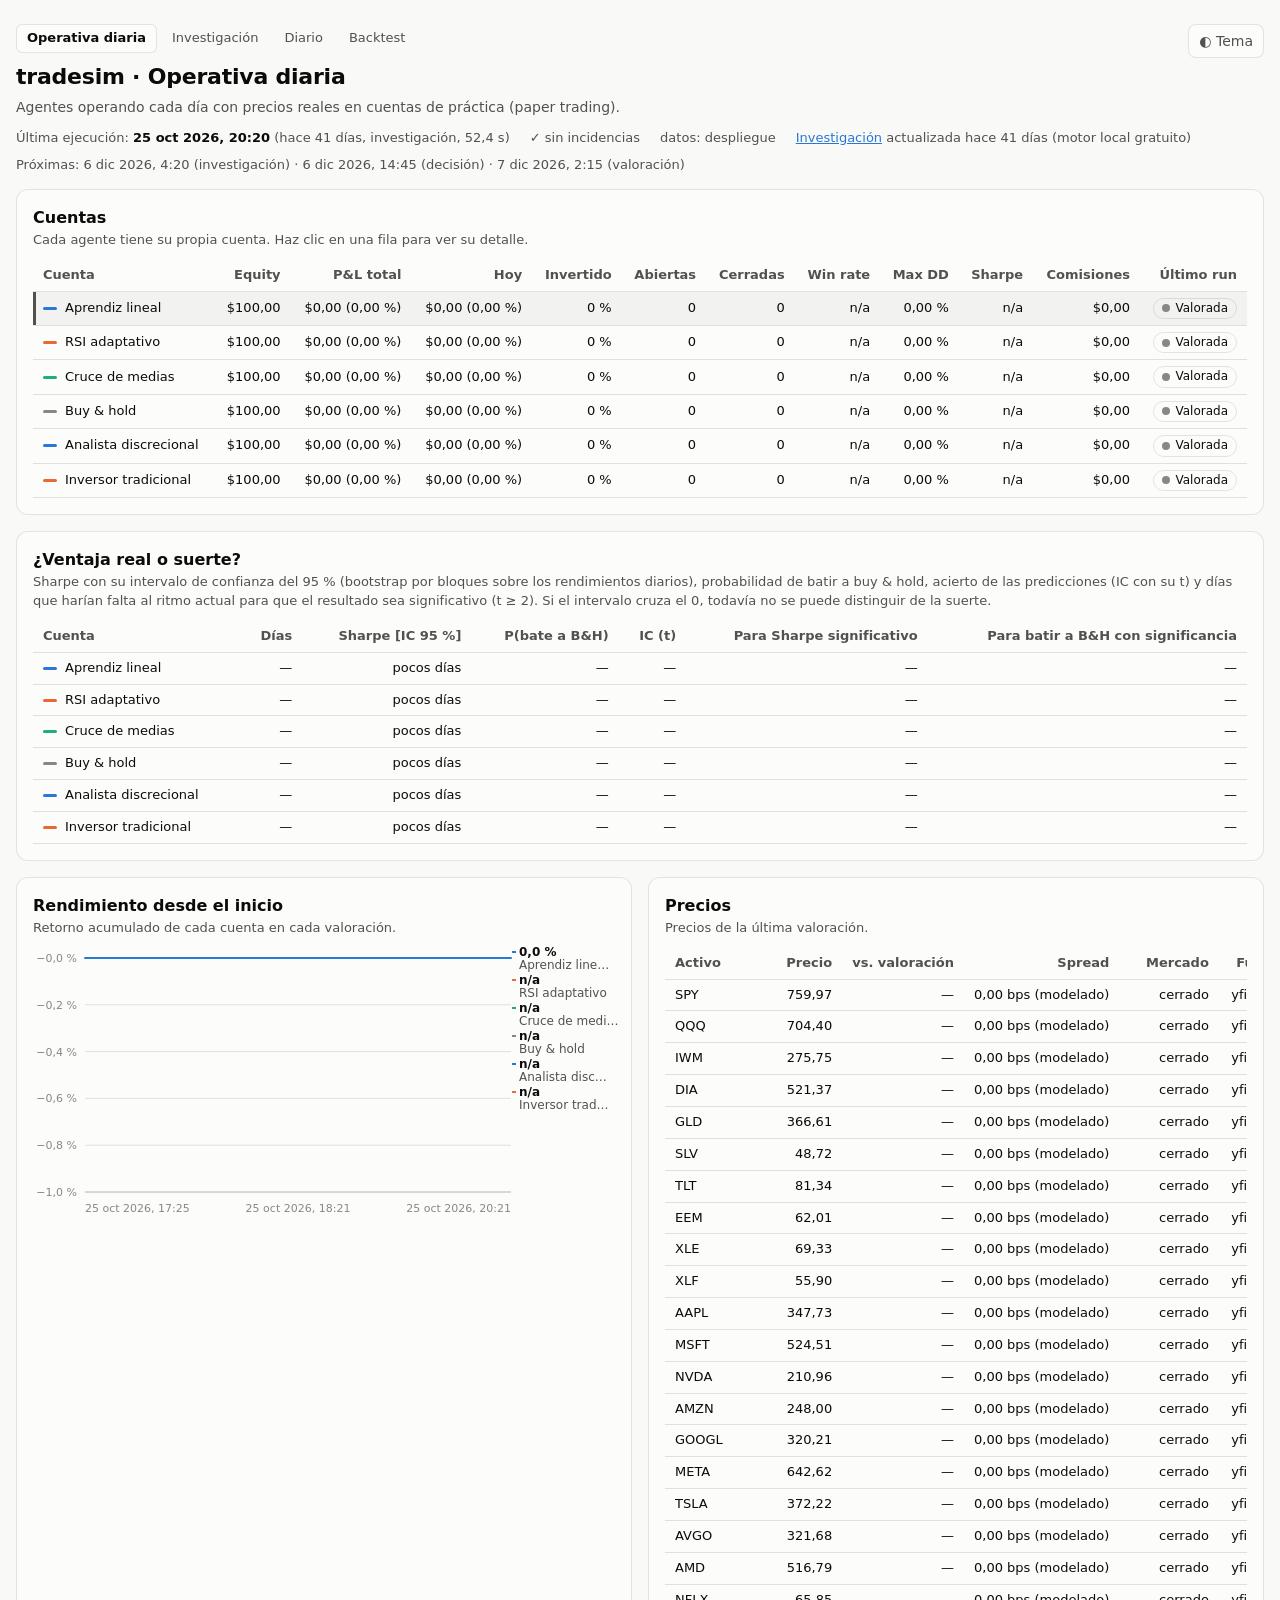
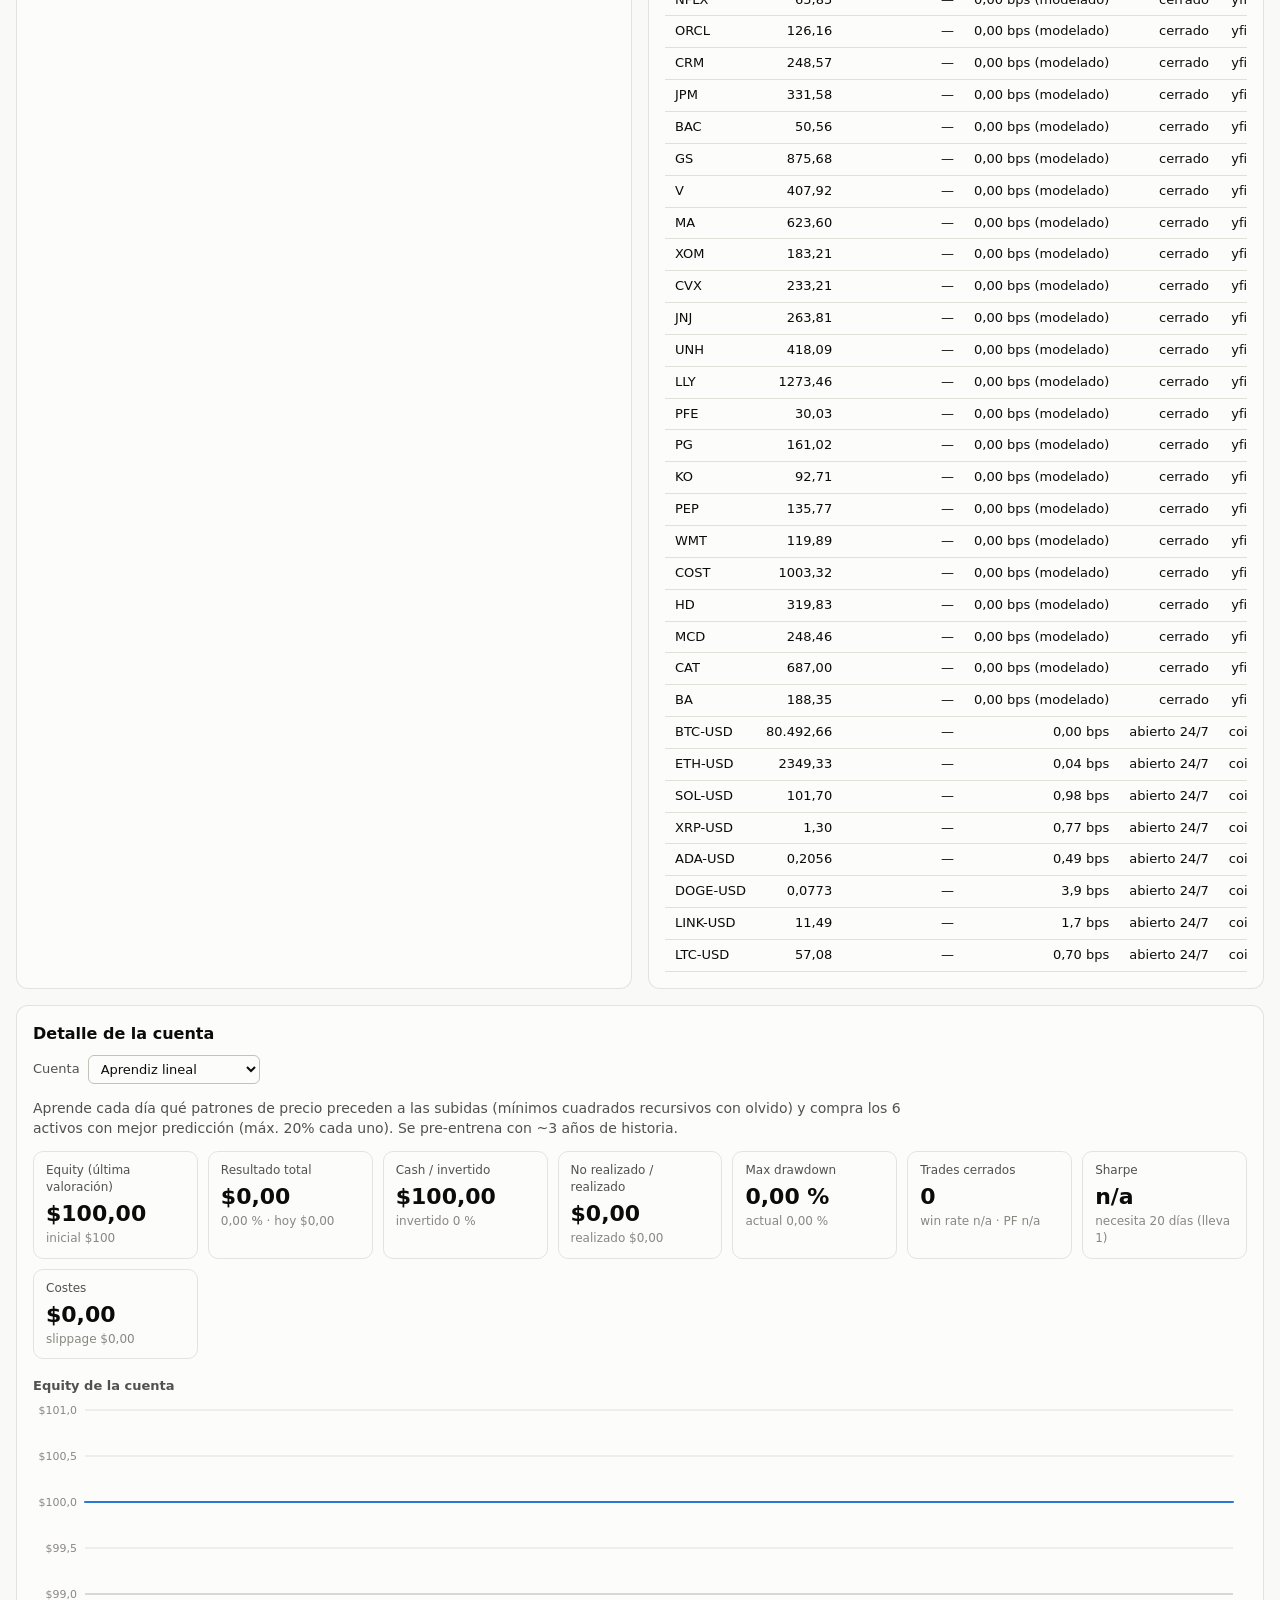
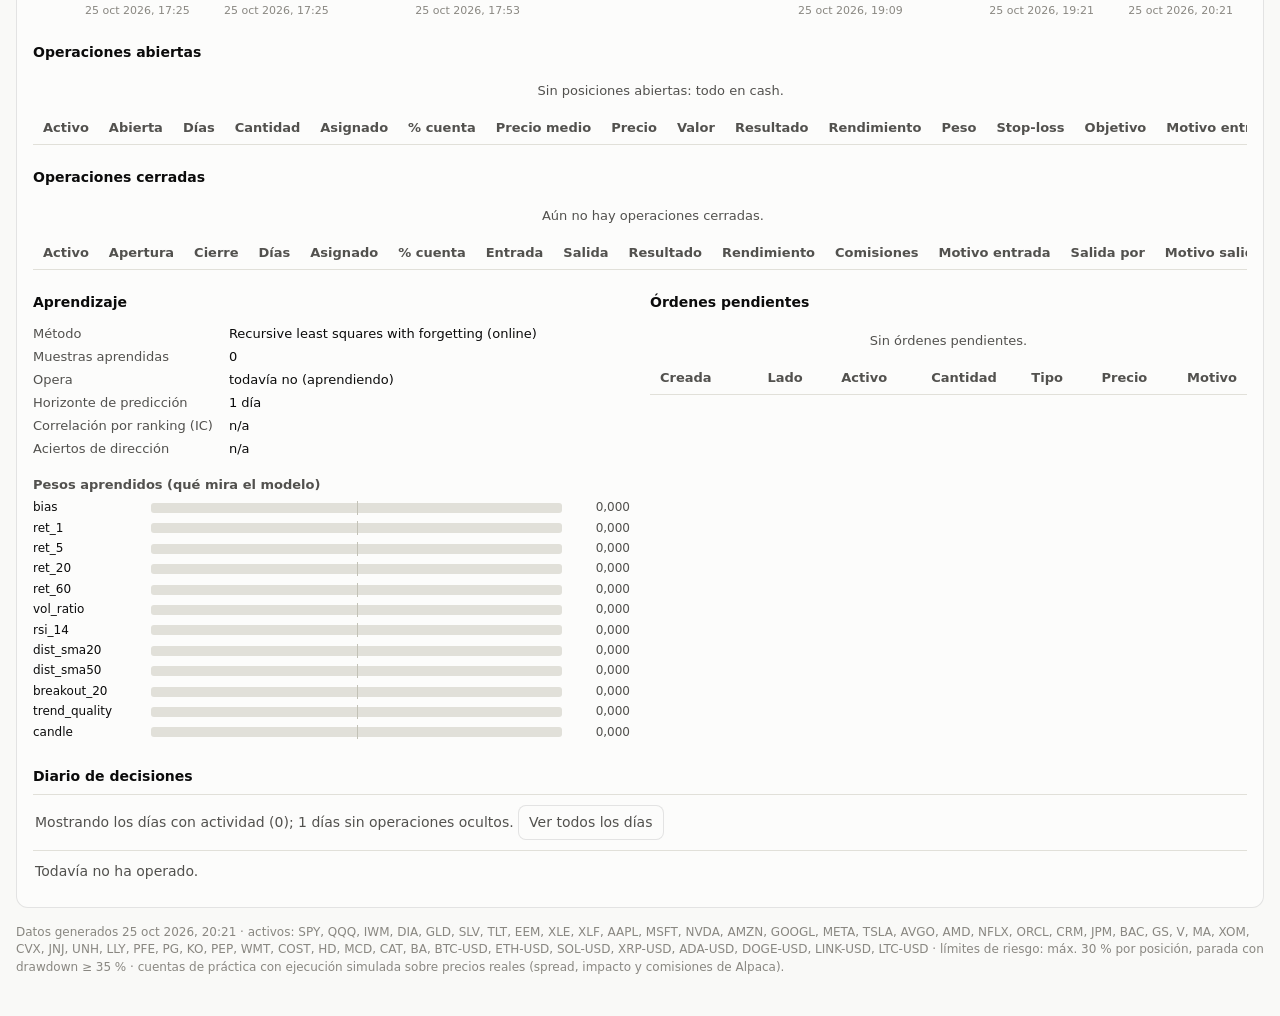
==== commit 2c1f01ae: "Dashboard: real edge or luck (bootstrap Sharpe CI, P(beats buy & hold), IC t, days to significance);" ====
--- a/dashboard/index.html
+++ b/dashboard/index.html
@@ -29,6 +29,15 @@
         <h2 id="h-accounts">Cuentas</h2>
         <p class="hint">Cada agente tiene su propia cuenta. Haz clic en una fila para ver su detalle.</p>
         <div class="table-scroll"><table id="accounts-table" class="data-table clickable"></table></div>
+      </section>
+
+      <section class="card" aria-labelledby="h-edge">
+        <h2 id="h-edge">¿Ventaja real o suerte?</h2>
+        <p class="hint">Sharpe con su intervalo de confianza del 95 % (bootstrap por bloques sobre los rendimientos diarios),
+          probabilidad de batir a buy &amp; hold, acierto de las predicciones (IC con su t) y días que harían falta al ritmo
+          actual para que el resultado sea significativo (t ≥ 2). Si el intervalo cruza el 0, todavía no se puede distinguir
+          de la suerte.</p>
+        <div class="table-scroll"><table id="edge-table" class="data-table"></table></div>
       </section>
 
       <div class="grid-2">
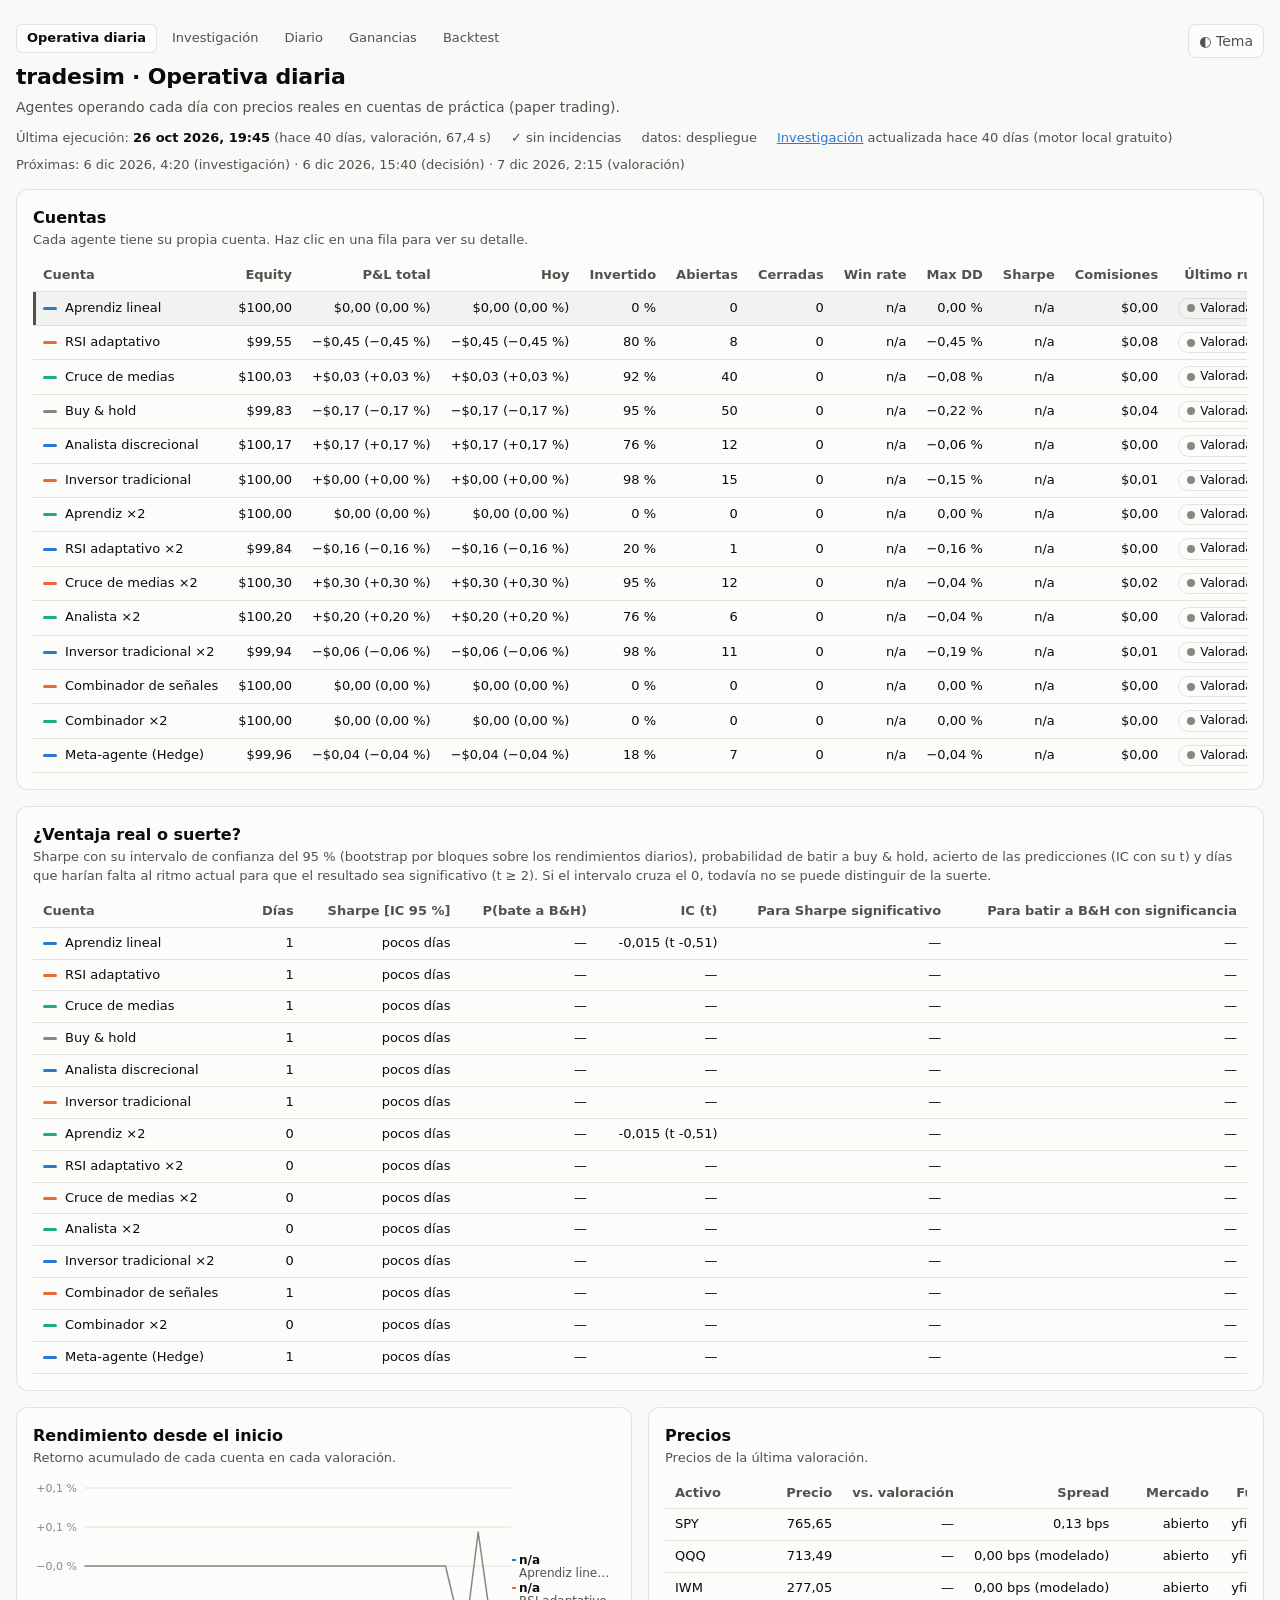
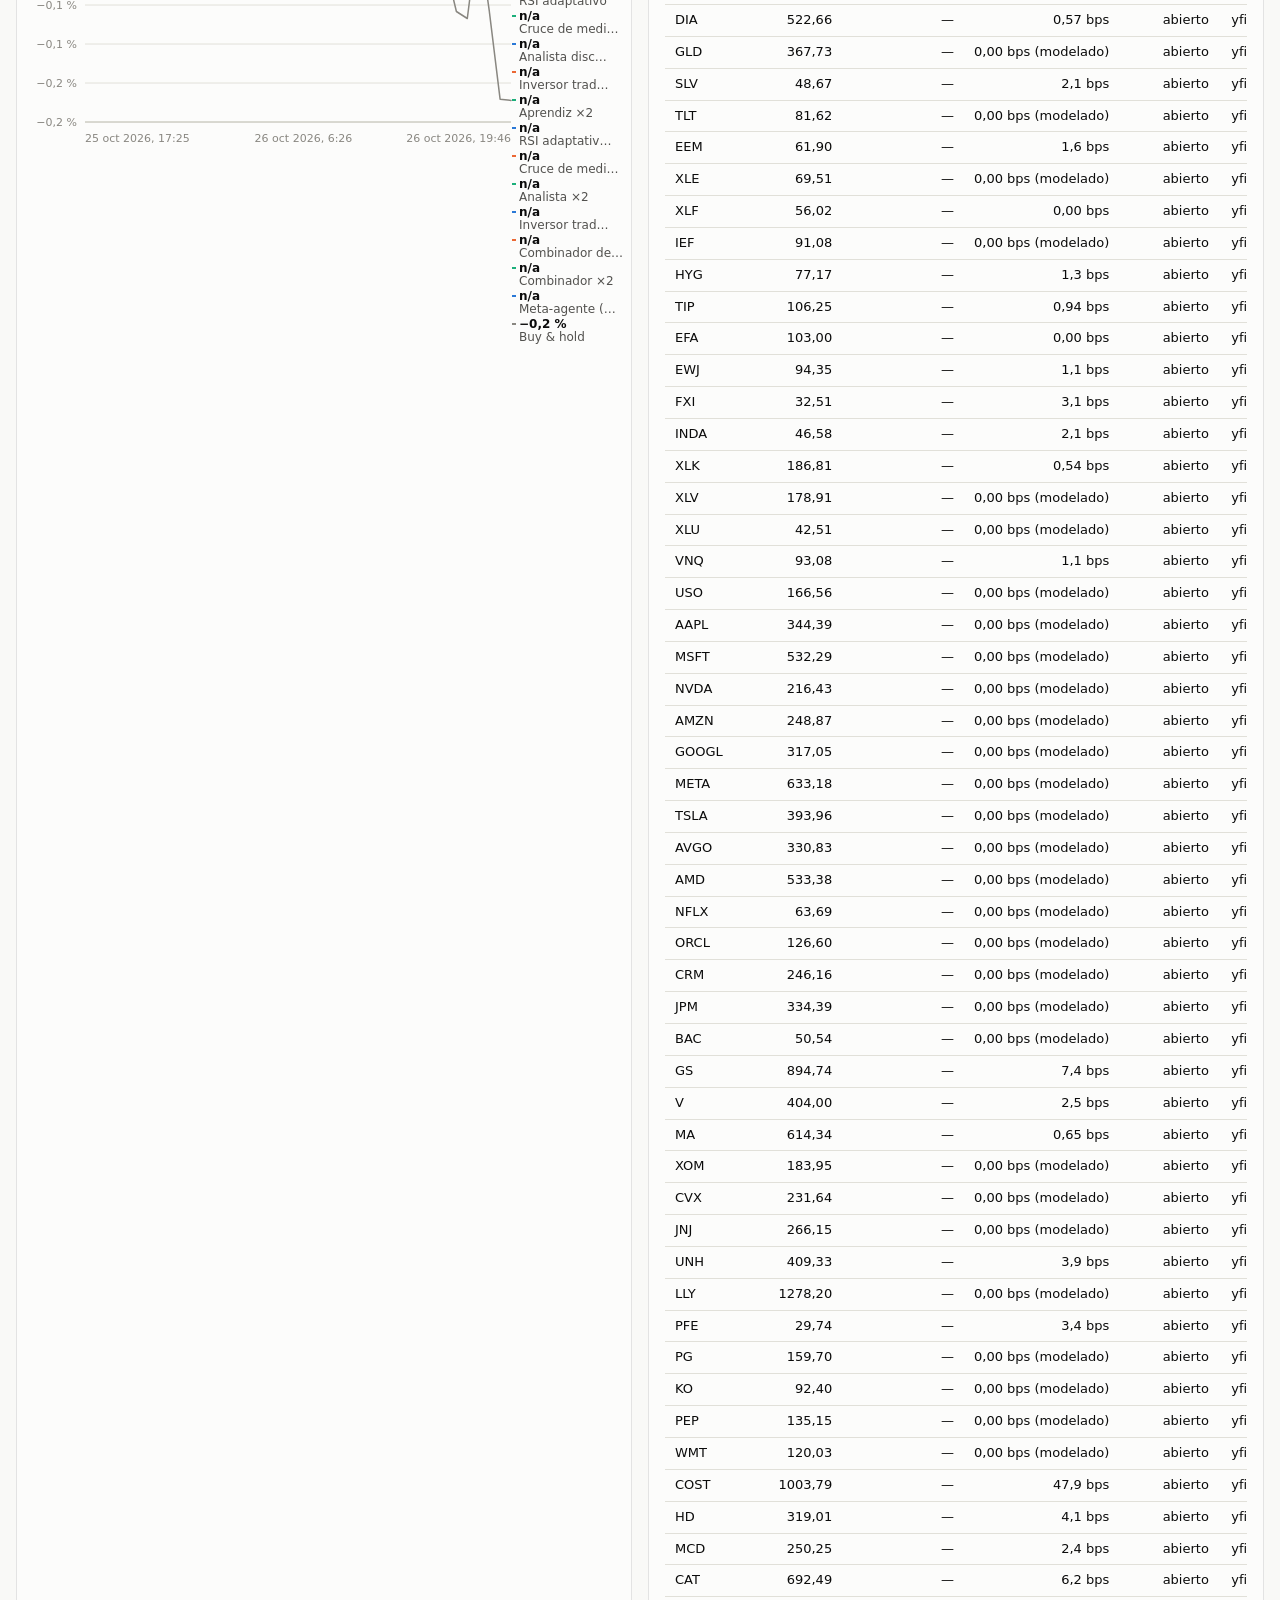
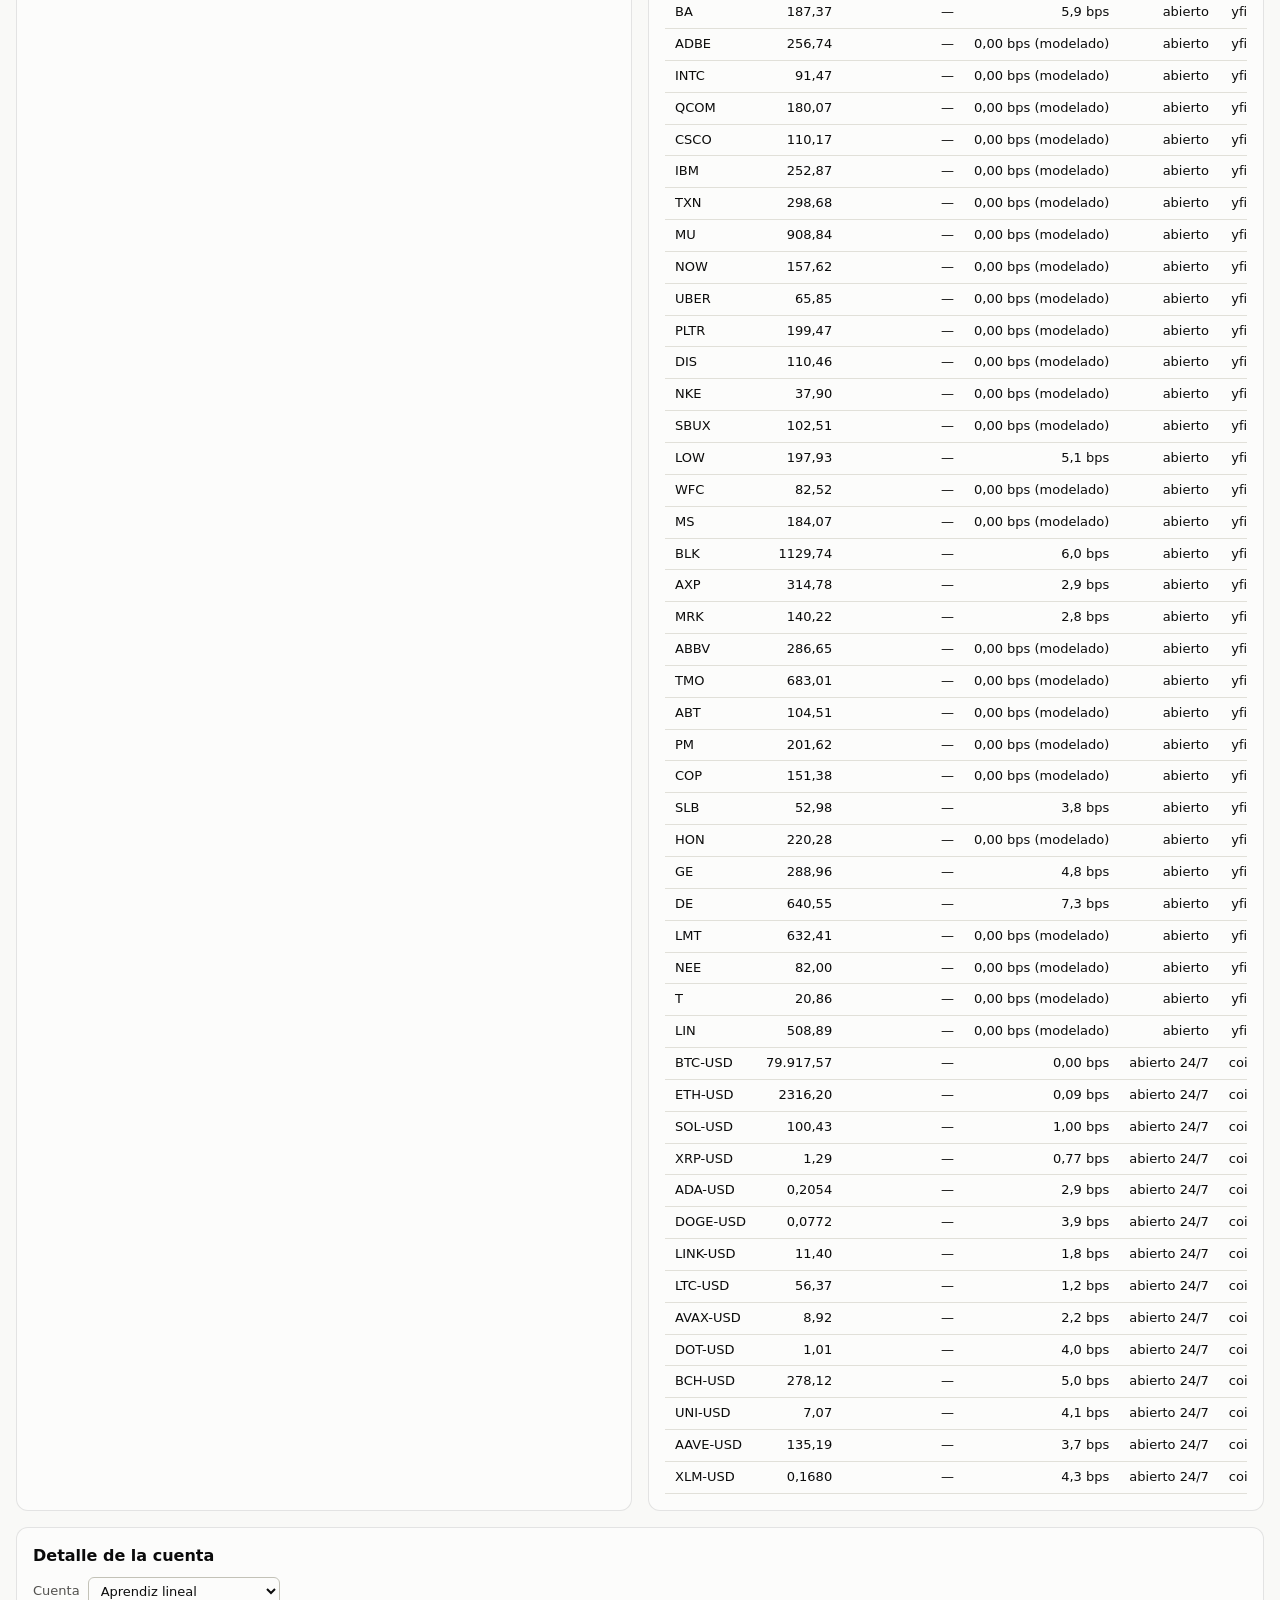
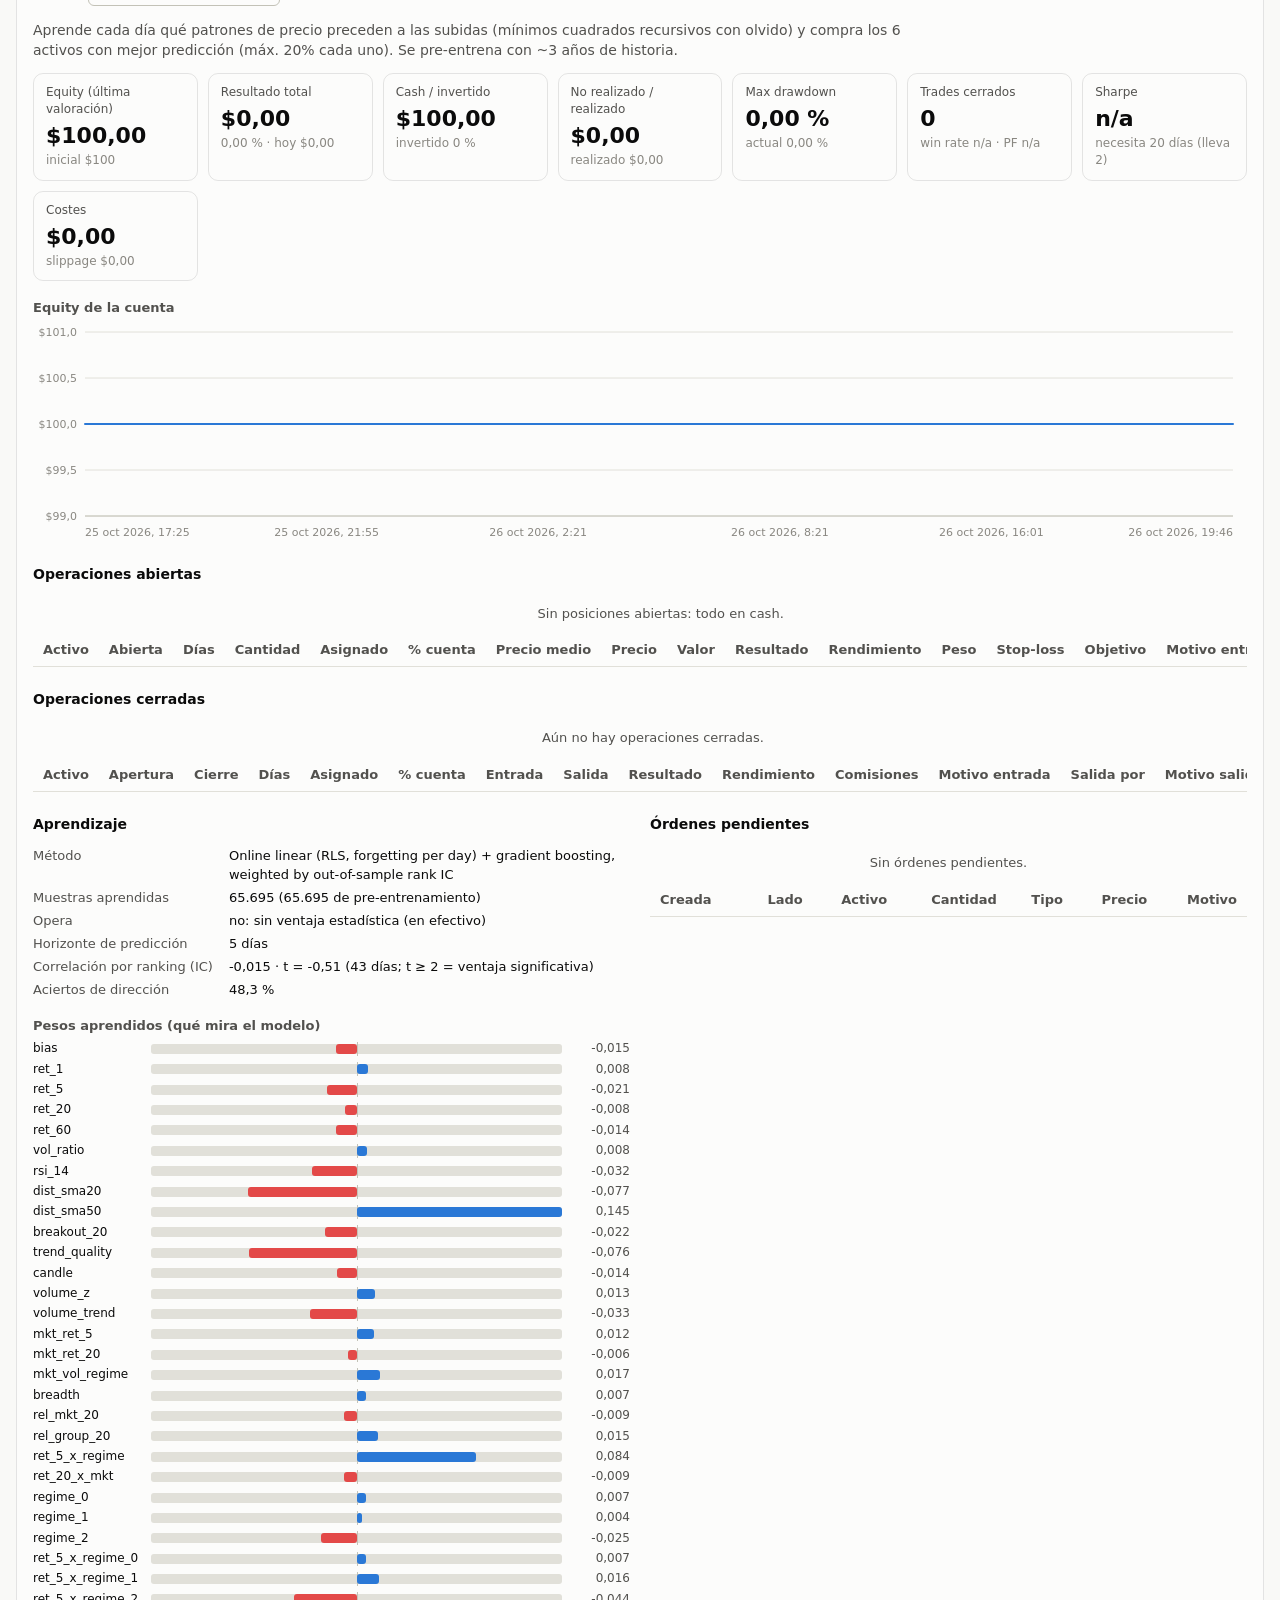
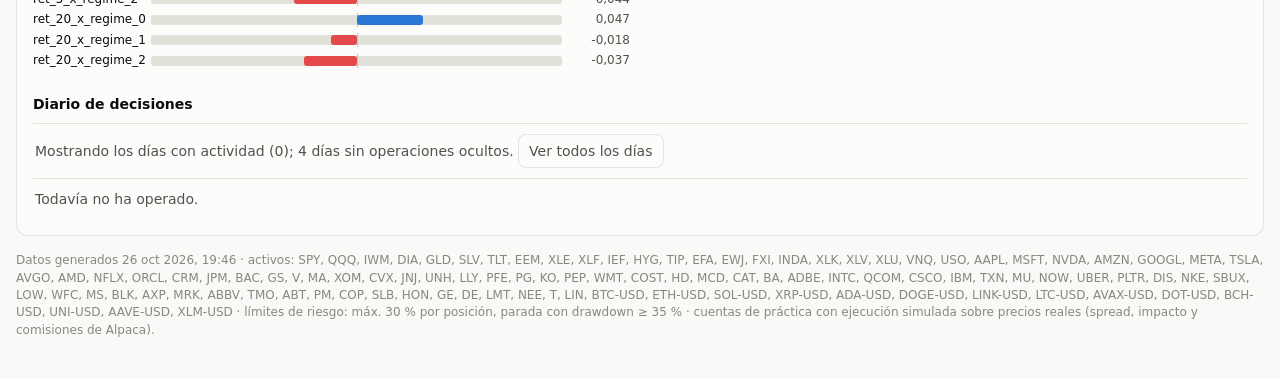
==== commit 7dc7950b: "Ganancias page on the Vercel site (ganancias.html): daily gain per agent, read live from ganancias/g" ====
--- a/dashboard/index.html
+++ b/dashboard/index.html
@@ -15,7 +15,7 @@
   <div class="viz-root">
     <header class="page-head">
       <div>
-        <nav class="nav" aria-label="Secciones"><a href="/" aria-current="page">Operativa diaria</a><a href="research.html">Investigación</a><a href="diario.html">Diario</a><a href="backtest.html">Backtest</a></nav>
+        <nav class="nav" aria-label="Secciones"><a href="/" aria-current="page">Operativa diaria</a><a href="research.html">Investigación</a><a href="diario.html">Diario</a><a href="ganancias.html">Ganancias</a><a href="backtest.html">Backtest</a></nav>
         <h1>tradesim · Operativa diaria</h1>
         <p class="subtitle">Agentes operando cada día con precios reales en cuentas de práctica (paper trading).</p>
       </div>
